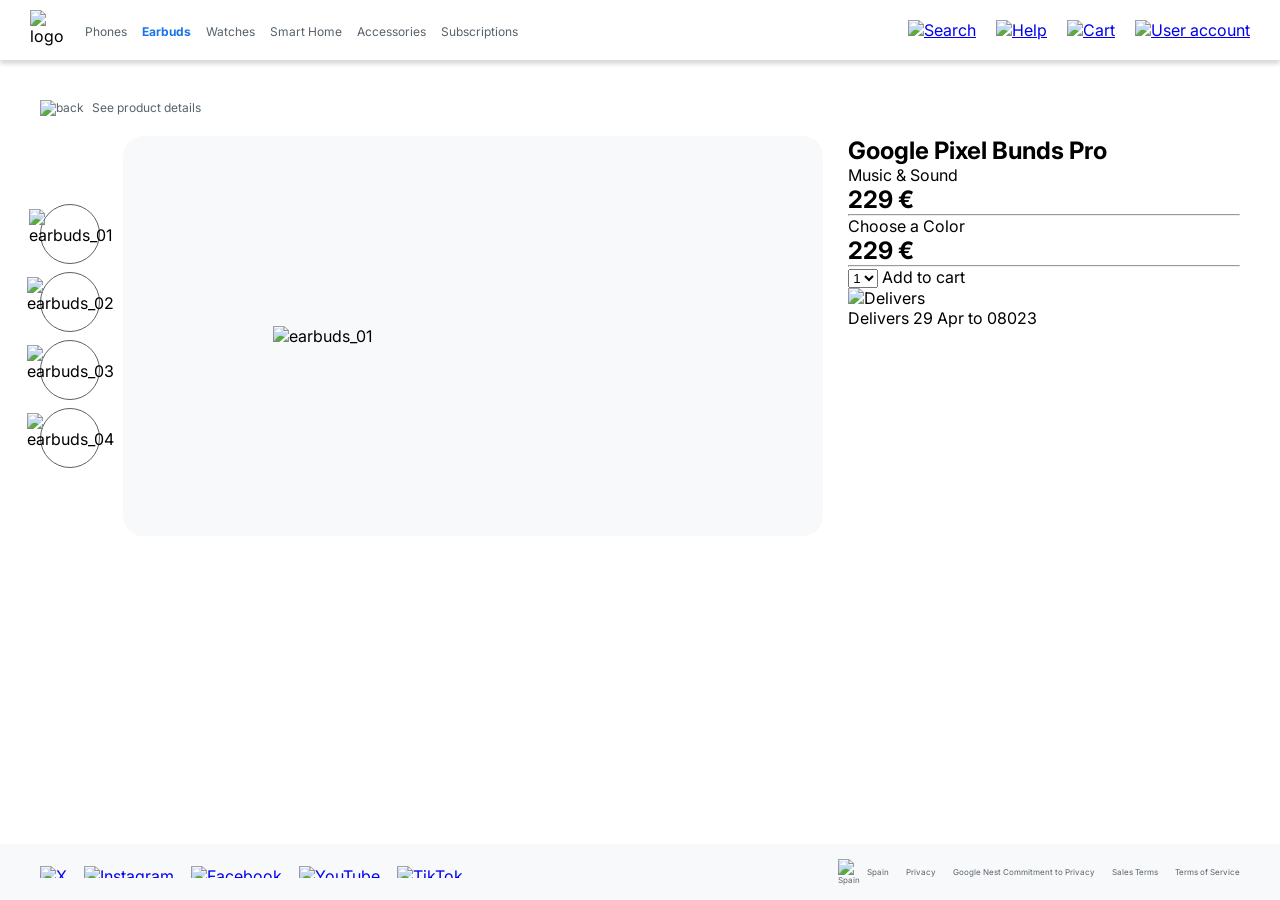
==== index.html @ a451b174 "actualizacion" ====
<!doctype html>
<html lang="en">
  <head>
    <meta charset="UTF-8" />
    <meta name="viewport" content="width=device-width, initial-scale=1.0" />
    <title>Google Store</title>

    <!-- Favicon -->
    <link rel="icon" type="image/png" href="./img/google-logo.png" />

    <!-- Stylesheet -->
    <link rel="stylesheet" href="./styles/style.css" />

    <!-- Google Fonts: preconnect improves load performance -->
    <link rel="preconnect" href="https://fonts.googleapis.com" />
    <link rel="preconnect" href="https://fonts.gstatic.com" crossorigin />
    <link
      href="https://fonts.googleapis.com/css2?family=Inter:wght@400;700&display=swap"
      rel="stylesheet"
    />
  </head>

  <body>
    <!-- ===================== NAVIGATION ===================== -->
    <!-- Contains the logo, main nav links, and icon actions -->
    <nav>
      <!-- Logo + nav links grouped on the left -->
      <div class="links_contain">
        <img src="img/google-logo.png" alt="logo" />

        <!-- Main nav links — hidden on mobile, visible on tablet+ (see CSS media query) -->
        <!-- aria-current="page" marks the active page for accessibility and active link styling -->
        <ul class="links">
          <li><a href="#">Phones</a></li>
          <li><a href="#" aria-current="page">Earbuds</a></li>
          <li><a href="./pages/watches.html">Watches</a></li>
          <li><a href="#">Smart Home</a></li>
          <li><a href="#">Accessories</a></li>
          <li><a href="#">Subscriptions</a></li>
        </ul>
      </div>

      <!-- Action icons on the right: search, help, cart, user account, and hamburger menu -->
      <!-- The hamburger (.menu) is visible on mobile and hidden on tablet+ -->
      <ul class="icons">
        <li>
          <a href="#"><img src="img/icons/Search.svg" alt="Search" /></a>
        </li>
        <li>
          <a href="#"><img src="img/icons/Help.svg" alt="Help" /></a>
        </li>
        <li>
          <a href="#"><img src="img/icons/Cart.svg" alt="Cart" /></a>
        </li>
        <li>
          <a href="#"><img src="img/icons/Avatar.svg" alt="User account" /></a>
        </li>
        <li class="menu">
          <a href="#"><img src="img/icons/icons-menu.svg" alt="Open menu" /></a>
        </li>
      </ul>
    </nav>
    <!-- END NAVIGATION -->

    <!-- ===================== MAIN CONTENT ===================== -->
    <main>
      <!-- Back button to return to the product listing -->
      <button class="btn_back">
        <img src="../img/icons/Arrow.svg" alt="back" />
        See product details
      </button>

      <!-- Product detail section: gallery on the left, info on the right -->
      <section>
        <!-- Left column: product image gallery -->
        <div>
          <div class="photos">
            <!-- Thumbnail list for selecting a product image -->
            <div class="thumbnails">
              <div>
                <img src="../img/earbuds/earbuds_01.png" alt="earbuds_01" />
              </div>
              <div>
                <img src="../img/earbuds/earbuds_02.png" alt="earbuds_02" />
              </div>
              <div>
                <img src="../img/earbuds/earbuds_03.png" alt="earbuds_03" />
              </div>
              <div>
                <img src="../img/earbuds/earbuds_04.png" alt="earbuds_04" />
              </div>
            </div>

            <!-- Main product image (updates when a thumbnail is selected) -->
            <div class="image">
              <img src="../img/earbuds/earbuds_01.png" alt="earbuds_01" />
            </div>
          </div>
        </div>
        <!-- END left column -->

        <!-- Right column: product info, color picker, purchase options -->
        <div class="infor_product">
          <!-- Product title, category and price summary -->
          <div>
            <h1>Google Pixel Bunds Pro</h1>
            <p>Music & Sound</p>
            <h2>229 €</h2>
            <hr />
            <p>Choose a Color</p>
          </div>

          <!-- Color selector and purchase actions -->
          <div>
            <!-- Color swatches — each div represents a color option -->
            <div class="colors">
              <div></div>
              <div></div>
              <div></div>
              <div></div>
              <div></div>
              <div></div>
            </div>

            <!-- Quantity selector, add to cart, and delivery info -->
            <div>
              <h1>229 €</h1>
              <hr />
              <select name="quantity" id="quantity">
                <option value="1">1</option>
                <option value="2">2</option>
                <option value="3">3</option>
                <option value="4">4</option>
                <option value="5">5</option>
              </select>
              <button>Add to cart</button>

              <!-- Estimated delivery information -->
              <div class="delivery">
                <img src="../img/icons/Delivery.svg" alt="Delivers" />
                <p>Delivers 29 Apr to <span>08023</span></p>
              </div>
            </div>
          </div>
        </div>
        <!-- END right column -->
      </section>
    </main>
    <!-- END MAIN CONTENT -->

    <!-- ===================== FOOTER ===================== -->
    <footer>
      <div>
        <!-- Social media links -->
        <div class="social-icons">
          <a href="#"><img src="./img/icons/SM-x.svg" alt="X" /></a>
          <a href="#"
            ><img src="./img/icons/SM-instagram.svg" alt="Instagram"
          /></a>
          <a href="#"
            ><img src="./img/icons/SM-facebook.svg" alt="Facebook"
          /></a>
          <a href="#"><img src="./img/icons/SM-youtube.svg" alt="YouTube" /></a>
          <a href="#"><img src="./img/icons/SM-tiktok.svg" alt="TikTok" /></a>
        </div>

        <!-- Legal links and country selector -->
        <div class="footer-links">
          <a href="#">Privacy</a>
          <a href="#">Google Nest Commitment to Privacy</a>
          <a href="#">Sales Terms</a>
          <a href="#">Terms of Service</a>
          <div class="country">
            <img src="./img/icons/Spain.svg" alt="Spain" /> Spain
          </div>
        </div>
      </div>
    </footer>
    <!-- END FOOTER -->
  </body>
</html>
---- styles/style.css ----
/* === RESET === */
* {
  margin: 0;
  padding: 0;
  box-sizing: border-box;
}

/* === CUSTOM PROPERTIES === */
:root {
  /* Colors */
  --white: #ffffff;
  --gray-light: #f8f9fa;
  --gray: #57626b;
  --gray-dark: #353a49;
  --blue: #1a73e8;

  /* Typography */
  --font-primary: "Inter", sans-serif;

  --title-size: 35px;
  --title-weight: bold;
  --title-color: var(--gray-dark);

  --subtitle-size: 20px;
  --subtitle-weight: bold;
  --subtitle-color: var(--gray-dark);

  --text-size: 12px;
  --text-weight: normal;
  --text-color: var(--gray);

  --text-bold-size: 12px;
  --text-bold-weight: bold;
  --text-bold-color: var(--gray);

  --text-footer-size: 8px;
  --text-footer-weight: normal;
  --text-footer-color: var(--gray);
}

/* === BASE STYLES === */
button {
  all: unset;
  cursor: pointer;
}

body {
  font-family: var(--font-primary);
  display: flex;
  flex-direction: column;
  min-height: 100vh;
}

/* === NAVIGATION === */
nav {
  display: flex;
  justify-content: space-between;
  padding: 10px 30px;
  align-items: center;
  height: 60px;
  box-shadow: 0px 4px 4px 0px rgba(0, 0, 0, 0.15);
}

.links_contain {
  display: flex;
  gap: 15px;
  align-items: center;
}

.links_contain img {
  width: 40px;
  height: 40px;
  display: block;
}

/* Hidden on mobile, shown on tablet+ */
.links {
  display: none;
}

.links a {
  text-decoration: none;
  color: var(--text-color);
  font-size: var(--text-size);
  font-weight: var(--text-weight);
  transition: color 0.2s ease;
}

.links a:hover {
  color: var(--blue);
  font-weight: bold;
}

/* Active page link */
.links a[aria-current="page"],
.links a[aria-current="page"]:hover {
  color: var(--blue);
  font-weight: bold;
  cursor: default;
}

.icons {
  display: flex;
  gap: 20px;
  list-style: none;
  height: 20px;
}

.icons img {
  width: 20px;
  height: 20px;
  transition: transform 0.2s ease;
}

.icons img:hover {
  transform: scale(1.2);
}

/* === MAIN CONTENT === */
main {
  flex: 1;
  padding: 40px;
  display: flex;
  flex-direction: column;
  gap: 20px;
}

.btn_back {
  font-size: var(--text-size);
  color: var(--text-color);
  font-weight: var(--text-weight);
  display: flex;
  gap: 8px;
}

/* === PRODUCT GALLERY === */
section {
  gap: 25px;
  display: grid;
  grid-template-columns: 2fr 1fr;
}

.photos {
  display: flex;
  align-items: center;
  gap: 23px;
  height: 400px;
}

.thumbnails {
  display: flex;
  flex-direction: column;
  gap: 8px;
}

.thumbnails div {
  width: 60px;
  height: 60px;
  display: flex;
  align-items: center;
  justify-content: center;
  border: 0.5px solid var(--gray);
  border-radius: 50%;
}

.thumbnails img {
  height: 50px;
}

.image {
  background-color: var(--gray-light);
  border-radius: 20px;
  width: 100%;
  height: 100%;
  display: flex;
  align-items: center;
  justify-content: center;
}

.image img {
  width: 400px;
}

/* === FOOTER === */
footer {
  display: flex;
  justify-content: center;
  padding: 15px 20px;
  color: var(--text-footer-color);
  background-color: var(--gray-light);
}

footer > div {
  display: flex;
  flex-direction: column;
  gap: 20px;
}

/* Social icons */
.social-icons {
  display: flex;
  gap: 17px;
  justify-content: center;
  align-items: center;
}

.social-icons img {
  height: 22px;
  display: block;
}

/* Footer links & country selector */
.footer-links {
  display: flex;
  flex-direction: column;
  gap: 5px;
  align-items: center;
}

.footer-links a {
  text-decoration: none;
  color: var(--text-footer-color);
  font-size: var(--text-footer-size);
}

.country {
  display: flex;
  align-items: center;
  gap: 5px;
  font-size: var(--text-footer-size);
}

.country img {
  width: 24px;
}

/* === TABLET (min-width: 768px) === */
@media only screen and (min-width: 768px) {
  .links {
    display: flex;
    list-style: none;
    gap: 15px;
    align-items: center;
  }

  .menu {
    display: none;
  }

  footer > div {
    flex-direction: row;
    align-items: center;
    justify-content: space-between;
    width: 100%;
  }

  .footer-links {
    flex-direction: row;
    gap: 17px;
    align-items: center;
  }

  .country {
    order: -1;
  }

  .social-icons img {
    height: 12px;
  }
}

/* === DESKTOP (min-width: 1024px) === */
@media only screen and (min-width: 1024px) {
  footer > div {
    max-width: 1200px;
  }
}
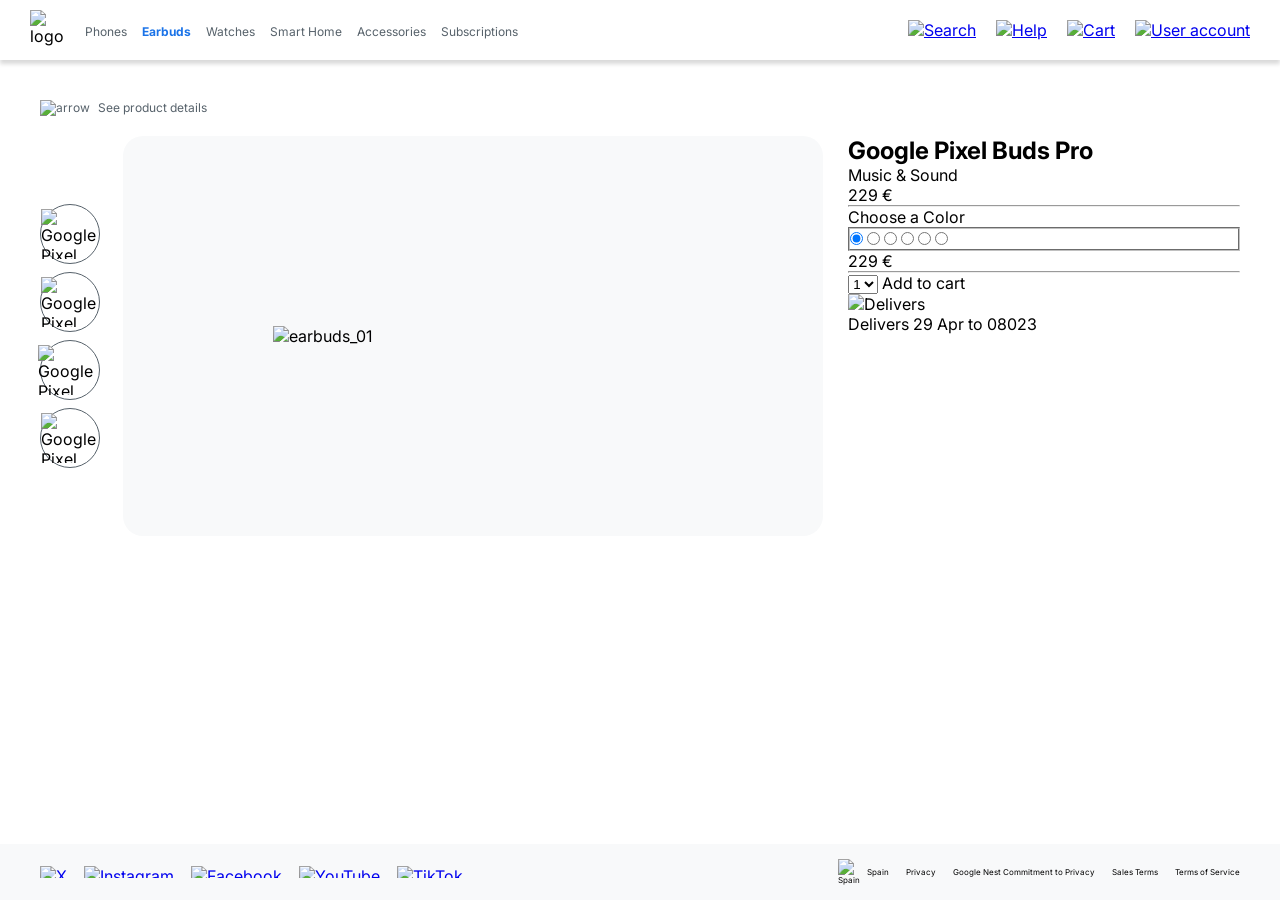
==== commit 558d7d13: "pull origin" ====
--- a/index.html
+++ b/index.html
@@ -23,7 +23,7 @@
   <body>
     <!-- ===================== NAVIGATION ===================== -->
     <!-- Contains the logo, main nav links, and icon actions -->
-    <nav>
+    <nav aria-label="Main navigation">
       <!-- Logo + nav links grouped on the left -->
       <div class="links_contain">
         <img src="img/google-logo.png" alt="logo" />
@@ -65,29 +65,41 @@
     <!-- ===================== MAIN CONTENT ===================== -->
     <main>
       <!-- Back button to return to the product listing -->
-      <button class="btn_back">
-        <img src="../img/icons/Arrow.svg" alt="back" />
+      <a href="../index.html" class="btn_back">
+        <img src="../img/icons/Arrow.svg" alt="arrow" />
         See product details
-      </button>
+      </a>
 
       <!-- Product detail section: gallery on the left, info on the right -->
       <section>
         <!-- Left column: product image gallery -->
         <div>
-          <div class="photos">
+          <figure>
             <!-- Thumbnail list for selecting a product image -->
             <div class="thumbnails">
               <div>
-                <img src="../img/earbuds/earbuds_01.png" alt="earbuds_01" />
-              </div>
-              <div>
-                <img src="../img/earbuds/earbuds_02.png" alt="earbuds_02" />
-              </div>
-              <div>
-                <img src="../img/earbuds/earbuds_03.png" alt="earbuds_03" />
-              </div>
-              <div>
-                <img src="../img/earbuds/earbuds_04.png" alt="earbuds_04" />
+                <img
+                  src="../img/earbuds/earbuds_01.png"
+                  alt="Google Pixel Buds Pro - vista frontal con estuche abierto"
+                />
+              </div>
+              <div>
+                <img
+                  src="../img/earbuds/earbuds_02.png"
+                  alt="Google Pixel Buds Pro - vista lateral"
+                />
+              </div>
+              <div>
+                <img
+                  src="../img/earbuds/earbuds_03.png"
+                  alt="Google Pixel Buds Pro - auricular derecho"
+                />
+              </div>
+              <div>
+                <img
+                  src="../img/earbuds/earbuds_04.png"
+                  alt="Google Pixel Buds Pro - estuche cerrado"
+                />
               </div>
             </div>
 
@@ -95,36 +107,53 @@
             <div class="image">
               <img src="../img/earbuds/earbuds_01.png" alt="earbuds_01" />
             </div>
-          </div>
+          </figure>
         </div>
         <!-- END left column -->
 
         <!-- Right column: product info, color picker, purchase options -->
         <div class="infor_product">
           <!-- Product title, category and price summary -->
-          <div>
-            <h1>Google Pixel Bunds Pro</h1>
+          <div class="description">
+            <h1>Google Pixel Buds Pro</h1>
             <p>Music & Sound</p>
-            <h2>229 €</h2>
+            <p class="price_summary">229 €</p>
             <hr />
             <p>Choose a Color</p>
           </div>
 
           <!-- Color selector and purchase actions -->
-          <div>
+          <div class="purchase">
             <!-- Color swatches — each div represents a color option -->
-            <div class="colors">
-              <div></div>
-              <div></div>
-              <div></div>
-              <div></div>
-              <div></div>
-              <div></div>
-            </div>
+            <fieldset>
+              <input type="radio" name="color" id="color-blue" checked />
+              <label for="color-blue" class="color-swatch swatch-blue"></label>
+
+              <input type="radio" name="color" id="color-gray-light" />
+              <label
+                for="color-gray-light"
+                class="color-swatch swatch-gray-light"
+              ></label>
+
+              <input type="radio" name="color" id="color-dark" />
+              <label for="color-dark" class="color-swatch swatch-dark"></label>
+
+              <input type="radio" name="color" id="color-gray" />
+              <label for="color-gray" class="color-swatch swatch-gray"></label>
+
+              <input type="radio" name="color" id="color-green" />
+              <label
+                for="color-green"
+                class="color-swatch swatch-green"
+              ></label>
+
+              <input type="radio" name="color" id="color-red" />
+              <label for="color-red" class="color-swatch swatch-red"></label>
+            </fieldset>
 
             <!-- Quantity selector, add to cart, and delivery info -->
-            <div>
-              <h1>229 €</h1>
+            <div class="purchase_details">
+              <p class="price_purchase">229 €</p>
               <hr />
               <select name="quantity" id="quantity">
                 <option value="1">1</option>
@@ -135,7 +164,6 @@
               </select>
               <button>Add to cart</button>
 
-              <!-- Estimated delivery information -->
               <div class="delivery">
                 <img src="../img/icons/Delivery.svg" alt="Delivers" />
                 <p>Delivers 29 Apr to <span>08023</span></p>
--- a/styles/style.css
+++ b/styles/style.css
@@ -23,19 +23,14 @@
 
   --subtitle-size: 20px;
   --subtitle-weight: bold;
-  --subtitle-color: var(--gray-dark);
 
   --text-size: 12px;
   --text-weight: normal;
   --text-color: var(--gray);
 
-  --text-bold-size: 12px;
   --text-bold-weight: bold;
-  --text-bold-color: var(--gray);
 
   --text-footer-size: 8px;
-  --text-footer-weight: normal;
-  --text-footer-color: var(--gray);
 }
 
 /* === BASE STYLES === */
@@ -131,6 +126,7 @@
   font-weight: var(--text-weight);
   display: flex;
   gap: 8px;
+  text-decoration: none;
 }
 
 /* === PRODUCT GALLERY === */
@@ -140,7 +136,7 @@
   grid-template-columns: 2fr 1fr;
 }
 
-.photos {
+figure {
   display: flex;
   align-items: center;
   gap: 23px;
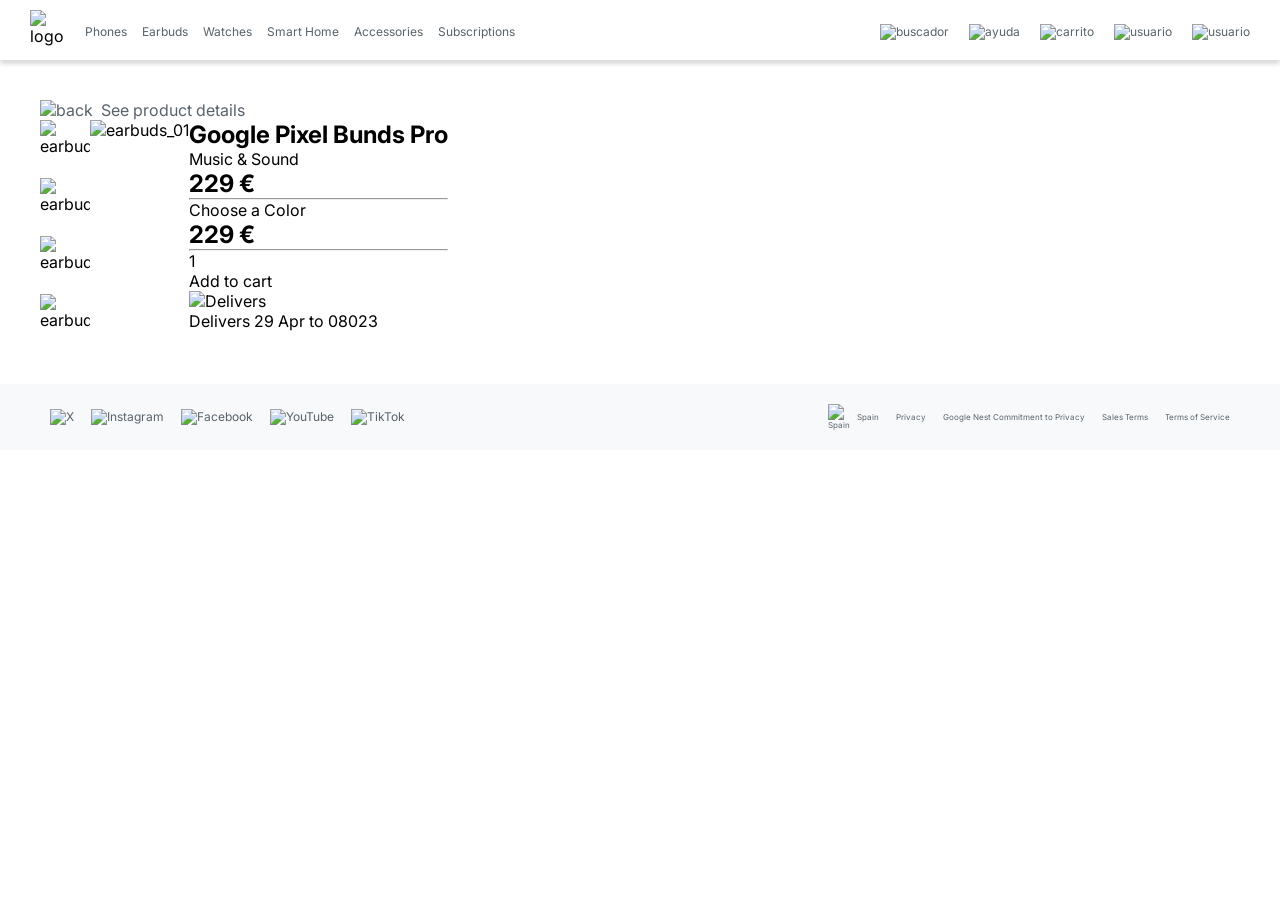
==== commit 673a52ab: "clases en elementos html" ====
--- a/index.html
+++ b/index.html
@@ -4,14 +4,8 @@
     <meta charset="UTF-8" />
     <meta name="viewport" content="width=device-width, initial-scale=1.0" />
     <title>Google Store</title>
-
-    <!-- Favicon -->
     <link rel="icon" type="image/png" href="./img/google-logo.png" />
-
-    <!-- Stylesheet -->
     <link rel="stylesheet" href="./styles/style.css" />
-
-    <!-- Google Fonts: preconnect improves load performance -->
     <link rel="preconnect" href="https://fonts.googleapis.com" />
     <link rel="preconnect" href="https://fonts.gstatic.com" crossorigin />
     <link
@@ -21,149 +15,86 @@
   </head>
 
   <body>
-    <!-- ===================== NAVIGATION ===================== -->
-    <!-- Contains the logo, main nav links, and icon actions -->
-    <nav aria-label="Main navigation">
-      <!-- Logo + nav links grouped on the left -->
-      <div class="links_contain">
+    <!-- Dentro del encabezado hay una barra de navegación con de izquierda a derecha: izqda (El logo de google + 6 enlaces) y 4 iconos a la derecha (lupa + ? + carrito + login)   -->
+
+    <nav>
+      <!-- Para no utilizar DIV para agrupar los elementos utilizo listas desordenadas y dentro listas ordenadas  -->
+      <!-- Enlaces izquierda -->
+
+      <ul class="links">
         <img src="img/google-logo.png" alt="logo" />
-
-        <!-- Main nav links — hidden on mobile, visible on tablet+ (see CSS media query) -->
-        <!-- aria-current="page" marks the active page for accessibility and active link styling -->
-        <ul class="links">
-          <li><a href="#">Phones</a></li>
-          <li><a href="#" aria-current="page">Earbuds</a></li>
-          <li><a href="./pages/watches.html">Watches</a></li>
-          <li><a href="#">Smart Home</a></li>
-          <li><a href="#">Accessories</a></li>
-          <li><a href="#">Subscriptions</a></li>
-        </ul>
-      </div>
-
-      <!-- Action icons on the right: search, help, cart, user account, and hamburger menu -->
-      <!-- The hamburger (.menu) is visible on mobile and hidden on tablet+ -->
+        <li><a href="#">Phones</a></li>
+        <li><a href="#">Earbuds</a></li>
+        <li><a href="./pages/watches.html">Watches</a></li>
+        <li><a href="#">Smart Home</a></li>
+        <li><a href="#">Accessories</a></li>
+        <li><a href="#">Subscriptions</a></li>
+      </ul>
+      <!-- Enlaces ICONOS derecha -->
       <ul class="icons">
         <li>
-          <a href="#"><img src="img/icons/Search.svg" alt="Search" /></a>
+          <a href="#"><img src="img/icons/Search.svg" alt="buscador" /></a>
         </li>
         <li>
-          <a href="#"><img src="img/icons/Help.svg" alt="Help" /></a>
+          <a href="#"><img src="img/icons/Help.svg" alt="ayuda" /></a>
         </li>
         <li>
-          <a href="#"><img src="img/icons/Cart.svg" alt="Cart" /></a>
+          <a href="#"> <img src="img/icons/Cart.svg" alt="carrito" /></a>
         </li>
         <li>
-          <a href="#"><img src="img/icons/Avatar.svg" alt="User account" /></a>
+          <a href="#"><img src="img/icons/Avatar.svg" alt="usuario" /></a>
         </li>
-        <li class="menu">
-          <a href="#"><img src="img/icons/icons-menu.svg" alt="Open menu" /></a>
+        <li>
+          <a href="#"><img src="img/icons/icons-menu.svg" alt="usuario" /></a>
         </li>
       </ul>
     </nav>
-    <!-- END NAVIGATION -->
-
-    <!-- ===================== MAIN CONTENT ===================== -->
     <main>
-      <!-- Back button to return to the product listing -->
-      <a href="../index.html" class="btn_back">
-        <img src="../img/icons/Arrow.svg" alt="arrow" />
+      <button class="btn_back">
+        <img src="../img/icons/Arrow.svg" alt="back" />
         See product details
-      </a>
-
-      <!-- Product detail section: gallery on the left, info on the right -->
+      </button>
       <section>
-        <!-- Left column: product image gallery -->
+ <!-- Div donde trabaja Luisa -->
         <div>
-          <figure>
-            <!-- Thumbnail list for selecting a product image -->
+          <div class="photos">
             <div class="thumbnails">
-              <div>
-                <img
-                  src="../img/earbuds/earbuds_01.png"
-                  alt="Google Pixel Buds Pro - vista frontal con estuche abierto"
-                />
-              </div>
-              <div>
-                <img
-                  src="../img/earbuds/earbuds_02.png"
-                  alt="Google Pixel Buds Pro - vista lateral"
-                />
-              </div>
-              <div>
-                <img
-                  src="../img/earbuds/earbuds_03.png"
-                  alt="Google Pixel Buds Pro - auricular derecho"
-                />
-              </div>
-              <div>
-                <img
-                  src="../img/earbuds/earbuds_04.png"
-                  alt="Google Pixel Buds Pro - estuche cerrado"
-                />
-              </div>
+              <img src="../img/earbuds/earbuds_01.png" alt="earbuds_01" />
+              <img src="../img/earbuds/earbuds_02.png" alt="earbuds_02" />
+              <img src="../img/earbuds/earbuds_03.png" alt="earbuds_03" />
+              <img src="../img/earbuds/earbuds_04.png" alt="earbuds_04" />
             </div>
-
-            <!-- Main product image (updates when a thumbnail is selected) -->
             <div class="image">
               <img src="../img/earbuds/earbuds_01.png" alt="earbuds_01" />
             </div>
-          </figure>
+          </div>
         </div>
-        <!-- END left column -->
-
-        <!-- Right column: product info, color picker, purchase options -->
+         <!-- Div "infor_product" donde trabaja Consuelo -->
         <div class="infor_product">
-          <!-- Product title, category and price summary -->
-          <div class="description">
-            <h1>Google Pixel Buds Pro</h1>
+          <div class="type_bunds">
+            <h1>Google Pixel Bunds Pro</h1>
             <p>Music & Sound</p>
-            <p class="price_summary">229 €</p>
+            <h2>229 €</h2>
             <hr />
             <p>Choose a Color</p>
           </div>
-
-          <!-- Color selector and purchase actions -->
-          <div class="purchase">
-            <!-- Color swatches — each div represents a color option -->
-            <fieldset>
-              <input type="radio" name="color" id="color-blue" checked />
-              <label for="color-blue" class="color-swatch swatch-blue"></label>
-
-              <input type="radio" name="color" id="color-gray-light" />
-              <label
-                for="color-gray-light"
-                class="color-swatch swatch-gray-light"
-              ></label>
-
-              <input type="radio" name="color" id="color-dark" />
-              <label for="color-dark" class="color-swatch swatch-dark"></label>
-
-              <input type="radio" name="color" id="color-gray" />
-              <label for="color-gray" class="color-swatch swatch-gray"></label>
-
-              <input type="radio" name="color" id="color-green" />
-              <label
-                for="color-green"
-                class="color-swatch swatch-green"
-              ></label>
-
-              <input type="radio" name="color" id="color-red" />
-              <label for="color-red" class="color-swatch swatch-red"></label>
-            </fieldset>
-
-            <!-- Quantity selector, add to cart, and delivery info -->
-            <div class="purchase_details">
-              <p class="price_purchase">229 €</p>
+          <div class="color-choise">
+            <div class="color_bunds">
+              <div class="lightBlue"></div>
+              <div class="color-grey"></div>
+              <div class=""></div>
+              <div></div>
+              <div></div>
+              <div></div>
+            </div>
+            <div>
+              <h1>229 €</h1>
               <hr />
-              <select name="quantity" id="quantity">
-                <option value="1">1</option>
-                <option value="2">2</option>
-                <option value="3">3</option>
-                <option value="4">4</option>
-                <option value="5">5</option>
-              </select>
+              <div class="select">
+                <p>1</p>
+                <div></div>
+              </div>
               <button>Add to cart</button>
-
               <div class="delivery">
                 <img src="../img/icons/Delivery.svg" alt="Delivers" />
                 <p>Delivers 29 Apr to <span>08023</span></p>
@@ -171,39 +102,30 @@
             </div>
           </div>
         </div>
-        <!-- END right column -->
       </section>
     </main>
-    <!-- END MAIN CONTENT -->
+    <footer>
+      <div class="social-icons">
+        <a href="#"><img src="../img/icons/SM-x.svg" alt="X" width="13" /></a>
+        <a href="#"
+          ><img src="../img/icons/SM-instagram.svg" alt="Instagram"
+        /></a>
+        <a href="#"
+          ><img src="../img/icons/SM-facebook.svg" alt="Facebook"
+        /></a>
+        <a href="#"><img src="../img/icons/SM-youtube.svg" alt="YouTube" /></a>
+        <a href="#"><img src="../img/icons/SM-tiktok.svg" alt="TikTok" /></a>
+      </div>
 
-    <!-- ===================== FOOTER ===================== -->
-    <footer>
-      <div>
-        <!-- Social media links -->
-        <div class="social-icons">
-          <a href="#"><img src="./img/icons/SM-x.svg" alt="X" /></a>
-          <a href="#"
-            ><img src="./img/icons/SM-instagram.svg" alt="Instagram"
-          /></a>
-          <a href="#"
-            ><img src="./img/icons/SM-facebook.svg" alt="Facebook"
-          /></a>
-          <a href="#"><img src="./img/icons/SM-youtube.svg" alt="YouTube" /></a>
-          <a href="#"><img src="./img/icons/SM-tiktok.svg" alt="TikTok" /></a>
+      <div class="footer-links">
+        <div class="country">
+          <img src="../img/icons/Spain.svg" alt="Spain" /> Spain
         </div>
-
-        <!-- Legal links and country selector -->
-        <div class="footer-links">
-          <a href="#">Privacy</a>
-          <a href="#">Google Nest Commitment to Privacy</a>
-          <a href="#">Sales Terms</a>
-          <a href="#">Terms of Service</a>
-          <div class="country">
-            <img src="./img/icons/Spain.svg" alt="Spain" /> Spain
-          </div>
-        </div>
+        <a href="#">Privacy</a>
+        <a href="#">Google Nest Commitment to Privacy</a>
+        <a href="#">Sales Terms</a>
+        <a href="#">Terms of Service</a>
       </div>
     </footer>
-    <!-- END FOOTER -->
   </body>
 </html>
--- a/styles/style.css
+++ b/styles/style.css
@@ -1,146 +1,101 @@
-/* === RESET === */
 * {
   margin: 0;
   padding: 0;
   box-sizing: border-box;
 }
 
-/* === CUSTOM PROPERTIES === */
+/** Superusuario - root  
+Cambiar de horizontal a vertical los elementos utilizamos flex **/
+
 :root {
-  /* Colors */
-  --white: #ffffff;
-  --gray-light: #f8f9fa;
-  --gray: #57626b;
-  --gray-dark: #353a49;
-  --blue: #1a73e8;
-
-  /* Typography */
-  --font-primary: "Inter", sans-serif;
-
+  --blanco: #ffffff;
+  --grisClaro: #f8f9fa;
+  --gris: #57626b;
+  --grisOscuro: #353a49;
+  --azul: #1a73e8;
+  /** Color search with Google Colorzilla extension & name with encycolorpedia.com **/
+  --light-Blue: #9EC5EA;
+  --wild-sand: #E7E4DE;
+  --cool-ashy-gray: #4C4B4E;
+  --gray-apu: #D3D7DA;
+  --yellowish-beige: #E2E5B6;
+  --soft-brown: #E18572;
+  --fuentePrincipal: "Inter", sans-serif;
   --title-size: 35px;
   --title-weight: bold;
-  --title-color: var(--gray-dark);
-
+  --title-color: var(--grisOscuro);
   --subtitle-size: 20px;
   --subtitle-weight: bold;
-
+  --subtitle-color: var(--grisOscuro);
   --text-size: 12px;
   --text-weight: normal;
-  --text-color: var(--gray);
-
-  --text-bold-weight: bold;
-
-  --text-footer-size: 8px;
+  --text-color: var(--gris);
+  --textBlod-size: 12px;
+  --textBlod-weight: bold;
+  --textBlod-color: var(--gris);
+  --textFooter-size: 8px;
+  --textFooter-weight: normal;
+  --textFooter-color: var(--gris);
 }
-
-/* === BASE STYLES === */
 button {
   all: unset;
   cursor: pointer;
 }
-
 body {
-  font-family: var(--font-primary);
-  display: flex;
-  flex-direction: column;
-  min-height: 100vh;
+  font-family: var(--fuentePrincipal);
 }
 
-/* === NAVIGATION === */
 nav {
   display: flex;
   justify-content: space-between;
   padding: 10px 30px;
   align-items: center;
-  height: 60px;
   box-shadow: 0px 4px 4px 0px rgba(0, 0, 0, 0.15);
 }
 
-.links_contain {
+.links {
   display: flex;
+  list-style: none;
   gap: 15px;
   align-items: center;
 }
 
-.links_contain img {
+a {
+  text-decoration: none;
+  color: var(--gris);
+  font-size: 12px;
+}
+
+.links img {
   width: 40px;
   height: 40px;
   display: block;
-}
-
-/* Hidden on mobile, shown on tablet+ */
-.links {
-  display: none;
-}
-
-.links a {
-  text-decoration: none;
-  color: var(--text-color);
-  font-size: var(--text-size);
-  font-weight: var(--text-weight);
-  transition: color 0.2s ease;
-}
-
-.links a:hover {
-  color: var(--blue);
-  font-weight: bold;
-}
-
-/* Active page link */
-.links a[aria-current="page"],
-.links a[aria-current="page"]:hover {
-  color: var(--blue);
-  font-weight: bold;
-  cursor: default;
 }
 
 .icons {
   display: flex;
   gap: 20px;
   list-style: none;
-  height: 20px;
 }
 
-.icons img {
-  width: 20px;
-  height: 20px;
-  transition: transform 0.2s ease;
-}
-
-.icons img:hover {
-  transform: scale(1.2);
-}
-
-/* === MAIN CONTENT === */
 main {
-  flex: 1;
   padding: 40px;
-  display: flex;
-  flex-direction: column;
-  gap: 20px;
 }
 
 .btn_back {
-  font-size: var(--text-size);
+  size: var(--text-size);
   color: var(--text-color);
-  font-weight: var(--text-weight);
+  font-weight: var(--text-weigth);
   display: flex;
   gap: 8px;
-  text-decoration: none;
 }
 
-/* === PRODUCT GALLERY === */
 section {
-  gap: 25px;
-  display: grid;
-  grid-template-columns: 2fr 1fr;
+  display: flex;
 }
 
-figure {
+.photos {
   display: flex;
-  align-items: center;
-  gap: 23px;
-  height: 400px;
 }
 
 .thumbnails {
@@ -149,63 +104,37 @@
   gap: 8px;
 }
 
-.thumbnails div {
-  width: 60px;
-  height: 60px;
-  display: flex;
-  align-items: center;
-  justify-content: center;
-  border: 0.5px solid var(--gray);
-  border-radius: 50%;
-}
-
 .thumbnails img {
+  width: 50px;
   height: 50px;
-}
-
-.image {
-  background-color: var(--gray-light);
-  border-radius: 20px;
-  width: 100%;
-  height: 100%;
-  display: flex;
-  align-items: center;
-  justify-content: center;
 }
 
 .image img {
   width: 400px;
 }
+/* Div "Infor_product" */
+.infor_product{
+  
+}
 
-/* === FOOTER === */
 footer {
   display: flex;
-  justify-content: center;
+  flex-direction: column;
+  align-items: center;
   padding: 15px 20px;
-  color: var(--text-footer-color);
-  background-color: var(--gray-light);
+  color: var(--textFooter-color);
+  background-color: var(--grisClaro);
+  text-align: center;
 }
 
-footer > div {
-  display: flex;
-  flex-direction: column;
-  gap: 20px;
-}
-
-/* Social icons */
+/* Iconos sociales */
 .social-icons {
   display: flex;
   gap: 17px;
   justify-content: center;
-  align-items: center;
 }
 
-.social-icons img {
-  height: 22px;
-  display: block;
-}
-
-/* Footer links & country selector */
+/* Enlaces y país */
 .footer-links {
   display: flex;
   flex-direction: column;
@@ -215,39 +144,28 @@
 
 .footer-links a {
   text-decoration: none;
-  color: var(--text-footer-color);
-  font-size: var(--text-footer-size);
+  color: var(--textFooter-color);
+  font-size: var(--textFooter-size);
 }
 
 .country {
   display: flex;
   align-items: center;
   gap: 5px;
-  font-size: var(--text-footer-size);
+  font-size: var(--textFooter-size);
 }
 
 .country img {
   width: 24px;
 }
 
-/* === TABLET (min-width: 768px) === */
-@media only screen and (min-width: 768px) {
-  .links {
-    display: flex;
-    list-style: none;
-    gap: 15px;
+/* Tablet */
+@media (min-width: 768px) {
+  footer {
+    flex-direction: row;
+    justify-content: space-between;
     align-items: center;
-  }
-
-  .menu {
-    display: none;
-  }
-
-  footer > div {
-    flex-direction: row;
-    align-items: center;
-    justify-content: space-between;
-    width: 100%;
+    text-align: left;
   }
 
   .footer-links {
@@ -256,18 +174,20 @@
     align-items: center;
   }
 
-  .country {
-    order: -1;
-  }
-
-  .social-icons img {
-    height: 12px;
+  .footer-links a {
+    margin: 0;
   }
 }
 
-/* === DESKTOP (min-width: 1024px) === */
-@media only screen and (min-width: 1024px) {
-  footer > div {
-    max-width: 1200px;
+/* Desktop */
+@media (min-width: 1024px) {
+  footer {
+    padding: 20px 50px;
+    gap: 0;
   }
-}+
+  .footer-links a,
+  .country {
+    font-size: var(--textFooter-size);
+  }
+}
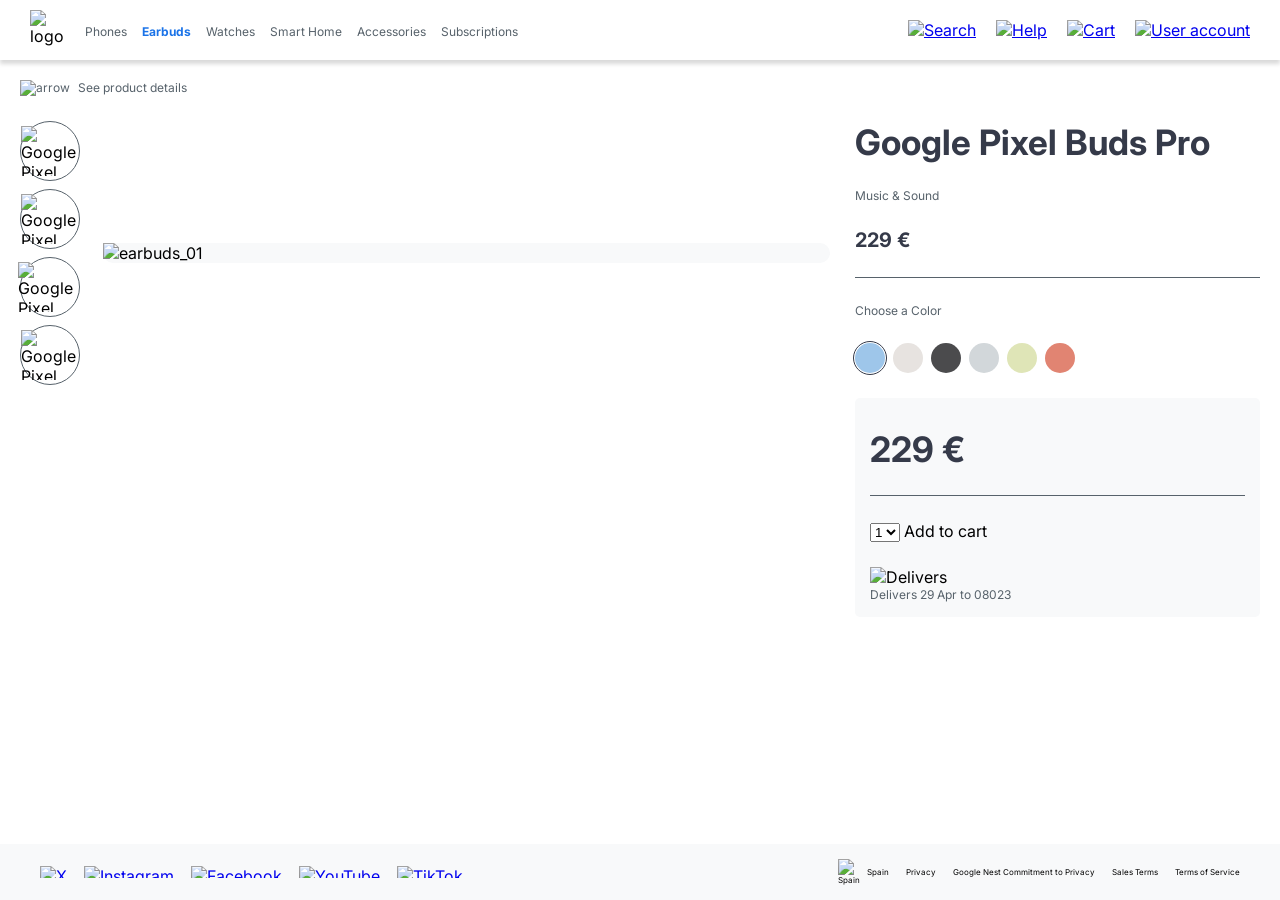
==== commit be7eaadd: "dar estilos a la seccion de informacion" ====
--- a/index.html
+++ b/index.html
@@ -1,131 +1,190 @@
 <!doctype html>
 <html lang="en">
-  <head>
-    <meta charset="UTF-8" />
-    <meta name="viewport" content="width=device-width, initial-scale=1.0" />
-    <title>Google Store</title>
-    <link rel="icon" type="image/png" href="./img/google-logo.png" />
-    <link rel="stylesheet" href="./styles/style.css" />
-    <link rel="preconnect" href="https://fonts.googleapis.com" />
-    <link rel="preconnect" href="https://fonts.gstatic.com" crossorigin />
-    <link
-      href="https://fonts.googleapis.com/css2?family=Inter:wght@400;700&display=swap"
-      rel="stylesheet"
-    />
-  </head>
 
-  <body>
-    <!-- Dentro del encabezado hay una barra de navegación con de izquierda a derecha: izqda (El logo de google + 6 enlaces) y 4 iconos a la derecha (lupa + ? + carrito + login)   -->
+<head>
+  <meta charset="UTF-8" />
+  <meta name="viewport" content="width=device-width, initial-scale=1.0" />
+  <title>Google Store</title>
 
-    <nav>
-      <!-- Para no utilizar DIV para agrupar los elementos utilizo listas desordenadas y dentro listas ordenadas  -->
-      <!-- Enlaces izquierda -->
+  <!-- Favicon -->
+  <link rel="icon" type="image/png" href="./img/google-logo.png" />
 
+  <!-- Stylesheet -->
+  <link rel="stylesheet" href="./styles/style.css" />
+
+  <!-- Google Fonts: preconnect improves load performance -->
+  <link rel="preconnect" href="https://fonts.googleapis.com" />
+  <link rel="preconnect" href="https://fonts.gstatic.com" crossorigin />
+  <link href="https://fonts.googleapis.com/css2?family=Inter:wght@400;700&display=swap" rel="stylesheet" />
+</head>
+
+<body>
+  <!-- ===================== NAVIGATION ===================== -->
+  <!-- Contains the logo, main nav links, and icon actions -->
+  <nav aria-label="Main navigation">
+    <!-- Logo + nav links grouped on the left -->
+    <div class="links_contain">
+      <img src="img/google-logo.png" alt="logo" />
+
+      <!-- Main nav links — hidden on mobile, visible on tablet+ (see CSS media query) -->
+      <!-- aria-current="page" marks the active page for accessibility and active link styling -->
       <ul class="links">
-        <img src="img/google-logo.png" alt="logo" />
         <li><a href="#">Phones</a></li>
-        <li><a href="#">Earbuds</a></li>
+        <li><a href="#" aria-current="page">Earbuds</a></li>
         <li><a href="./pages/watches.html">Watches</a></li>
         <li><a href="#">Smart Home</a></li>
         <li><a href="#">Accessories</a></li>
         <li><a href="#">Subscriptions</a></li>
       </ul>
-      <!-- Enlaces ICONOS derecha -->
-      <ul class="icons">
-        <li>
-          <a href="#"><img src="img/icons/Search.svg" alt="buscador" /></a>
-        </li>
-        <li>
-          <a href="#"><img src="img/icons/Help.svg" alt="ayuda" /></a>
-        </li>
-        <li>
-          <a href="#"> <img src="img/icons/Cart.svg" alt="carrito" /></a>
-        </li>
-        <li>
-          <a href="#"><img src="img/icons/Avatar.svg" alt="usuario" /></a>
-        </li>
-        <li>
-          <a href="#"><img src="img/icons/icons-menu.svg" alt="usuario" /></a>
-        </li>
-      </ul>
-    </nav>
-    <main>
-      <button class="btn_back">
-        <img src="../img/icons/Arrow.svg" alt="back" />
-        See product details
-      </button>
-      <section>
- <!-- Div donde trabaja Luisa -->
-        <div>
-          <div class="photos">
-            <div class="thumbnails">
-              <img src="../img/earbuds/earbuds_01.png" alt="earbuds_01" />
-              <img src="../img/earbuds/earbuds_02.png" alt="earbuds_02" />
-              <img src="../img/earbuds/earbuds_03.png" alt="earbuds_03" />
-              <img src="../img/earbuds/earbuds_04.png" alt="earbuds_04" />
+    </div>
+
+    <!-- Action icons on the right: search, help, cart, user account, and hamburger menu -->
+    <!-- The hamburger (.menu) is visible on mobile and hidden on tablet+ -->
+    <ul class="icons">
+      <li>
+        <a href="#"><img src="img/icons/Search.svg" alt="Search" /></a>
+      </li>
+      <li>
+        <a href="#"><img src="img/icons/Help.svg" alt="Help" /></a>
+      </li>
+      <li>
+        <a href="#"><img src="img/icons/Cart.svg" alt="Cart" /></a>
+      </li>
+      <li>
+        <a href="#"><img src="img/icons/Avatar.svg" alt="User account" /></a>
+      </li>
+      <li class="menu">
+        <a href="#"><img src="img/icons/icons-menu.svg" alt="Open menu" /></a>
+      </li>
+    </ul>
+  </nav>
+  <!-- END NAVIGATION -->
+
+  <!-- ===================== MAIN CONTENT ===================== -->
+  <main>
+    <!-- Back button to return to the product listing -->
+    <a href="../index.html" class="btn_back">
+      <img src="../img/icons/Arrow.svg" alt="arrow" />
+      See product details
+    </a>
+
+    <!-- Product detail section: gallery on the left, info on the right -->
+    <section>
+      <!-- Left column: product image gallery -->
+      <div>
+        <figure>
+          <!-- Thumbnail list for selecting a product image -->
+          <div class="thumbnails">
+            <div>
+              <img src="../img/earbuds/earbuds_01.png"
+                alt="Google Pixel Buds Pro - vista frontal con estuche abierto" />
             </div>
-            <div class="image">
-              <img src="../img/earbuds/earbuds_01.png" alt="earbuds_01" />
+            <div>
+              <img src="../img/earbuds/earbuds_02.png" alt="Google Pixel Buds Pro - vista lateral" />
+            </div>
+            <div>
+              <img src="../img/earbuds/earbuds_03.png" alt="Google Pixel Buds Pro - auricular derecho" />
+            </div>
+            <div>
+              <img src="../img/earbuds/earbuds_04.png" alt="Google Pixel Buds Pro - estuche cerrado" />
+            </div>
+          </div>
+
+          <!-- Main product image (updates when a thumbnail is selected) -->
+          <div class="image">
+            <img src="../img/earbuds/earbuds_01.png" alt="earbuds_01" />
+          </div>
+        </figure>
+      </div>
+      <!-- END left column -->
+
+      <!-- Right column: product info, color picker, purchase options -->
+      <div class="info_product">
+        <!-- Product title, category and price summary -->
+        <div class="description">
+          <h1>Google Pixel Buds Pro</h1>
+          <p>Music & Sound</p>
+          <p class="price_summary">229 €</p>
+          <hr />
+          <p>Choose a Color</p>
+        </div>
+
+        <!-- Color selector and purchase actions -->
+        <div class="purchase">
+          <!-- Color swatches — each div represents a color option -->
+          <fieldset>
+            <input type="radio" name="color" id="color-blue" checked />
+            <label for="color-blue" class="color-swatch swatch-blue"></label>
+
+            <input type="radio" name="color" id="color-gray-light" />
+            <label for="color-gray-light" class="color-swatch swatch-gray-light"></label>
+
+            <input type="radio" name="color" id="color-dark" />
+            <label for="color-dark" class="color-swatch swatch-dark"></label>
+
+            <input type="radio" name="color" id="color-gray" />
+            <label for="color-gray" class="color-swatch swatch-gray"></label>
+
+            <input type="radio" name="color" id="color-green" />
+            <label for="color-green" class="color-swatch swatch-green"></label>
+
+            <input type="radio" name="color" id="color-red" />
+            <label for="color-red" class="color-swatch swatch-red"></label>
+          </fieldset>
+
+          <!-- Quantity selector, add to cart, and delivery info -->
+          <div class="purchase_details">
+            <p class="price_purchase">229 €</p>
+            <hr />
+            <div>
+              <select name="quantity" id="quantity">
+                <option value="1">1</option>
+                <option value="2">2</option>
+                <option value="3">3</option>
+                <option value="4">4</option>
+                <option value="5">5</option>
+              </select>
+              <button>Add to cart</button>
+            </div>
+
+
+            <div class="delivery">
+              <img src="../img/icons/Delivery.svg" alt="Delivers" />
+              <p>Delivers 29 Apr to <span>08023</span></p>
             </div>
           </div>
         </div>
-         <!-- Div "infor_product" donde trabaja Consuelo -->
-        <div class="infor_product">
-          <div class="type_bunds">
-            <h1>Google Pixel Bunds Pro</h1>
-            <p>Music & Sound</p>
-            <h2>229 €</h2>
-            <hr />
-            <p>Choose a Color</p>
-          </div>
-          <div class="color-choise">
-            <div class="color_bunds">
-              <div class="lightBlue"></div>
-              <div class="color-grey"></div>
-              <div class=""></div>
-              <div></div>
-              <div></div>
-              <div></div>
-            </div>
-            <div>
-              <h1>229 €</h1>
-              <hr />
-              <div class="select">
-                <p>1</p>
-                <div></div>
-              </div>
-              <button>Add to cart</button>
-              <div class="delivery">
-                <img src="../img/icons/Delivery.svg" alt="Delivers" />
-                <p>Delivers 29 Apr to <span>08023</span></p>
-              </div>
-            </div>
-          </div>
-        </div>
-      </section>
-    </main>
-    <footer>
+      </div>
+      <!-- END right column -->
+    </section>
+  </main>
+  <!-- END MAIN CONTENT -->
+
+  <!-- ===================== FOOTER ===================== -->
+  <footer>
+    <div>
+      <!-- Social media links -->
       <div class="social-icons">
-        <a href="#"><img src="../img/icons/SM-x.svg" alt="X" width="13" /></a>
-        <a href="#"
-          ><img src="../img/icons/SM-instagram.svg" alt="Instagram"
-        /></a>
-        <a href="#"
-          ><img src="../img/icons/SM-facebook.svg" alt="Facebook"
-        /></a>
-        <a href="#"><img src="../img/icons/SM-youtube.svg" alt="YouTube" /></a>
-        <a href="#"><img src="../img/icons/SM-tiktok.svg" alt="TikTok" /></a>
+        <a href="#"><img src="./img/icons/SM-x.svg" alt="X" /></a>
+        <a href="#"><img src="./img/icons/SM-instagram.svg" alt="Instagram" /></a>
+        <a href="#"><img src="./img/icons/SM-facebook.svg" alt="Facebook" /></a>
+        <a href="#"><img src="./img/icons/SM-youtube.svg" alt="YouTube" /></a>
+        <a href="#"><img src="./img/icons/SM-tiktok.svg" alt="TikTok" /></a>
       </div>
 
+      <!-- Legal links and country selector -->
       <div class="footer-links">
-        <div class="country">
-          <img src="../img/icons/Spain.svg" alt="Spain" /> Spain
-        </div>
         <a href="#">Privacy</a>
         <a href="#">Google Nest Commitment to Privacy</a>
         <a href="#">Sales Terms</a>
         <a href="#">Terms of Service</a>
+        <div class="country">
+          <img src="./img/icons/Spain.svg" alt="Spain" /> Spain
+        </div>
       </div>
-    </footer>
-  </body>
-</html>
+    </div>
+  </footer>
+  <!-- END FOOTER -->
+</body>
+
+</html>
--- a/styles/style.css
+++ b/styles/style.css
@@ -1,140 +1,318 @@
+/* === RESET === */
 * {
   margin: 0;
   padding: 0;
   box-sizing: border-box;
 }
 
-/** Superusuario - root  
-Cambiar de horizontal a vertical los elementos utilizamos flex **/
-
+/* === CUSTOM PROPERTIES === */
 :root {
-  --blanco: #ffffff;
-  --grisClaro: #f8f9fa;
-  --gris: #57626b;
-  --grisOscuro: #353a49;
-  --azul: #1a73e8;
-  /** Color search with Google Colorzilla extension & name with encycolorpedia.com **/
-  --light-Blue: #9EC5EA;
-  --wild-sand: #E7E4DE;
-  --cool-ashy-gray: #4C4B4E;
-  --gray-apu: #D3D7DA;
-  --yellowish-beige: #E2E5B6;
-  --soft-brown: #E18572;
-  --fuentePrincipal: "Inter", sans-serif;
+  /* Colors */
+  --white: #ffffff;
+  --gray-light: #f8f9fa;
+  --gray: #57626b;
+  --gray-dark: #353a49;
+  --blue: #1a73e8;
+
+  /* Typography */
+  --font-primary: "Inter", sans-serif;
+
   --title-size: 35px;
   --title-weight: bold;
-  --title-color: var(--grisOscuro);
+  --title-color: var(--gray-dark);
+
   --subtitle-size: 20px;
   --subtitle-weight: bold;
-  --subtitle-color: var(--grisOscuro);
+
   --text-size: 12px;
   --text-weight: normal;
-  --text-color: var(--gris);
-  --textBlod-size: 12px;
-  --textBlod-weight: bold;
-  --textBlod-color: var(--gris);
-  --textFooter-size: 8px;
-  --textFooter-weight: normal;
-  --textFooter-color: var(--gris);
-}
+  --text-color: var(--gray);
+
+  --text-bold-weight: bold;
+
+  --text-footer-size: 8px;
+}
+
+/* === BASE STYLES === */
+body {
+  font-family: var(--font-primary);
+  display: flex;
+  flex-direction: column;
+  min-height: 100vh;
+}
+
 button {
   all: unset;
   cursor: pointer;
 }
-body {
-  font-family: var(--fuentePrincipal);
-}
-
+
+h1 {
+  font-size: var(--title-size);
+  font-weight: var(--title-weight);
+  color: var(--gray-dark);
+}
+
+p {
+  font-size: var(--text-size);
+  font-weight: var(--text-weight);
+  color: var(--gray);
+}
+
+
+/* === NAVIGATION === */
 nav {
   display: flex;
   justify-content: space-between;
   padding: 10px 30px;
   align-items: center;
+  height: 60px;
   box-shadow: 0px 4px 4px 0px rgba(0, 0, 0, 0.15);
 }
 
-.links {
-  display: flex;
-  list-style: none;
+.links_contain {
+  display: flex;
   gap: 15px;
   align-items: center;
 }
 
-a {
-  text-decoration: none;
-  color: var(--gris);
-  font-size: 12px;
-}
-
-.links img {
+.links_contain img {
   width: 40px;
   height: 40px;
   display: block;
 }
 
+/* Hidden on mobile, shown on tablet+ */
+.links {
+  display: none;
+}
+
+.links a {
+  text-decoration: none;
+  color: var(--text-color);
+  font-size: var(--text-size);
+  font-weight: var(--text-weight);
+  transition: color 0.2s ease;
+}
+
+.links a:hover {
+  color: var(--blue);
+  font-weight: bold;
+}
+
+/* Active page link */
+.links a[aria-current="page"],
+.links a[aria-current="page"]:hover {
+  color: var(--blue);
+  font-weight: bold;
+  cursor: default;
+}
+
 .icons {
   display: flex;
   gap: 20px;
   list-style: none;
-}
-
+  height: 20px;
+}
+
+.icons img {
+  width: 20px;
+  height: 20px;
+  transition: transform 0.2s ease;
+}
+
+.icons img:hover {
+  transform: scale(1.2);
+}
+
+/* === MAIN CONTENT === */
 main {
-  padding: 40px;
+  flex: 1;
+  padding: 20px;
+  display: flex;
+  flex-direction: column;
+  gap: 25px;
 }
 
 .btn_back {
-  size: var(--text-size);
+  font-size: var(--text-size);
   color: var(--text-color);
-  font-weight: var(--text-weigth);
+  font-weight: var(--text-weight);
   display: flex;
   gap: 8px;
-}
-
+  text-decoration: none;
+}
+
+/* === PRODUCT GALLERY === */
 section {
-  display: flex;
-}
-
-.photos {
-  display: flex;
+  gap: 25px;
+  display: flex;
+  flex-direction: column;
+}
+
+figure {
+  display: flex;
+  align-items: center;
+  gap: 23px;
+  width: 100%;
 }
 
 .thumbnails {
-  display: flex;
+  display: none;
   flex-direction: column;
   gap: 8px;
 }
 
+.thumbnails div {
+  width: 60px;
+  height: 60px;
+  display: flex;
+  align-items: center;
+  justify-content: center;
+  border: 0.5px solid var(--gray);
+  border-radius: 50%;
+}
+
 .thumbnails img {
-  width: 50px;
   height: 50px;
 }
 
+.image {
+  background-color: var(--gray-light);
+  border-radius: 20px;
+  width: 100%;
+  height: 100%;
+  display: flex;
+  align-items: center;
+  justify-content: center;
+}
+
 .image img {
-  width: 400px;
-}
-/* Div "Infor_product" */
-.infor_product{
-  
-}
-
+  width: 100%;
+}
+
+.info_product,
+.description,
+.purchase, .purchase_details {
+  display: flex;
+  flex-direction: column;
+  gap: 25px;
+}
+
+.price_summary {
+  font-size: var(--subtitle-size);
+  font-weight: var(--subtitle-weight);
+  color: var(--gray-dark);
+}
+
+hr {
+  border: none;
+  border-bottom: 1px solid var(--gray);
+}
+
+fieldset {
+  display: flex;
+  gap: 8px;
+  align-items: center;
+  border: none;
+}
+
+/* Hide radio inputs */
+fieldset input[type="radio"] {
+  appearance: none;
+  -webkit-appearance: none;
+  width: 0;
+  height: 0;
+  margin: 0;
+  position: absolute;
+}
+
+/* Base style of each circle */
+.color-swatch {
+  display: block;
+  width: 30px;
+  height: 30px;
+  border-radius: 50%;
+  cursor: pointer;
+  outline: 1px solid transparent;
+  outline-offset: 1px;
+  transition: outline 0.1s ease;
+}
+
+/* Colors */
+.swatch-blue {
+  background-color: #9ec6ea;
+}
+
+.swatch-gray-light {
+  background-color: #e7e3e0;
+}
+
+.swatch-dark {
+  background-color: #4b4b4d;
+}
+
+.swatch-gray {
+  background-color: #d2d7da;
+}
+
+.swatch-green {
+  background-color: #dfe5b7;
+}
+
+.swatch-red {
+  background-color: #e18472;
+}
+
+/* The selection shows an outline. */
+fieldset input[type="radio"]:checked+.color-swatch {
+  outline: 1px solid var(--gray-dark);
+}
+
+/* Hover over the unselected ones */
+.color-swatch:hover {
+  outline: 1px solid var(--gray);
+}
+.purchase_details {
+  padding: 30px 15px 15px;
+  background-color: var(--gray-light);
+  border-radius: 5px;
+}
+
+
+.price_purchase {
+  font-size: var(--title-size);
+  font-weight: var(--title-weight);
+color: var(--gray-dark);
+}
+/* === FOOTER === */
 footer {
   display: flex;
-  flex-direction: column;
-  align-items: center;
+  justify-content: center;
   padding: 15px 20px;
-  color: var(--textFooter-color);
-  background-color: var(--grisClaro);
-  text-align: center;
-}
-
-/* Iconos sociales */
+  color: var(--text-footer-color);
+  background-color: var(--gray-light);
+}
+
+footer>div {
+  display: flex;
+  flex-direction: column;
+  gap: 20px;
+}
+
+/* Social icons */
 .social-icons {
   display: flex;
   gap: 17px;
   justify-content: center;
-}
-
-/* Enlaces y país */
+  align-items: center;
+}
+
+.social-icons img {
+  height: 22px;
+  display: block;
+}
+
+/* Footer links & country selector */
 .footer-links {
   display: flex;
   flex-direction: column;
@@ -144,28 +322,39 @@
 
 .footer-links a {
   text-decoration: none;
-  color: var(--textFooter-color);
-  font-size: var(--textFooter-size);
+  color: var(--text-footer-color);
+  font-size: var(--text-footer-size);
 }
 
 .country {
   display: flex;
   align-items: center;
   gap: 5px;
-  font-size: var(--textFooter-size);
+  font-size: var(--text-footer-size);
 }
 
 .country img {
   width: 24px;
 }
 
-/* Tablet */
-@media (min-width: 768px) {
-  footer {
+/* === TABLET (min-width: 768px) === */
+@media only screen and (min-width: 768px) {
+  .links {
+    display: flex;
+    list-style: none;
+    gap: 15px;
+    align-items: center;
+  }
+
+  .menu {
+    display: none;
+  }
+
+  footer>div {
     flex-direction: row;
+    align-items: center;
     justify-content: space-between;
-    align-items: center;
-    text-align: left;
+    width: 100%;
   }
 
   .footer-links {
@@ -174,20 +363,27 @@
     align-items: center;
   }
 
-  .footer-links a {
-    margin: 0;
-  }
-}
-
-/* Desktop */
-@media (min-width: 1024px) {
-  footer {
-    padding: 20px 50px;
-    gap: 0;
-  }
-
-  .footer-links a,
   .country {
-    font-size: var(--textFooter-size);
-  }
-}
+    order: -1;
+  }
+
+  .social-icons img {
+    height: 12px;
+  }
+}
+
+/* === DESKTOP (min-width: 1024px) === */
+@media only screen and (min-width: 1024px) {
+  section {
+    display: grid;
+    grid-template-columns: 2fr 1fr;
+  }
+
+  .thumbnails {
+    display: flex;
+  }
+
+  footer>div {
+    max-width: 1200px;
+  }
+}
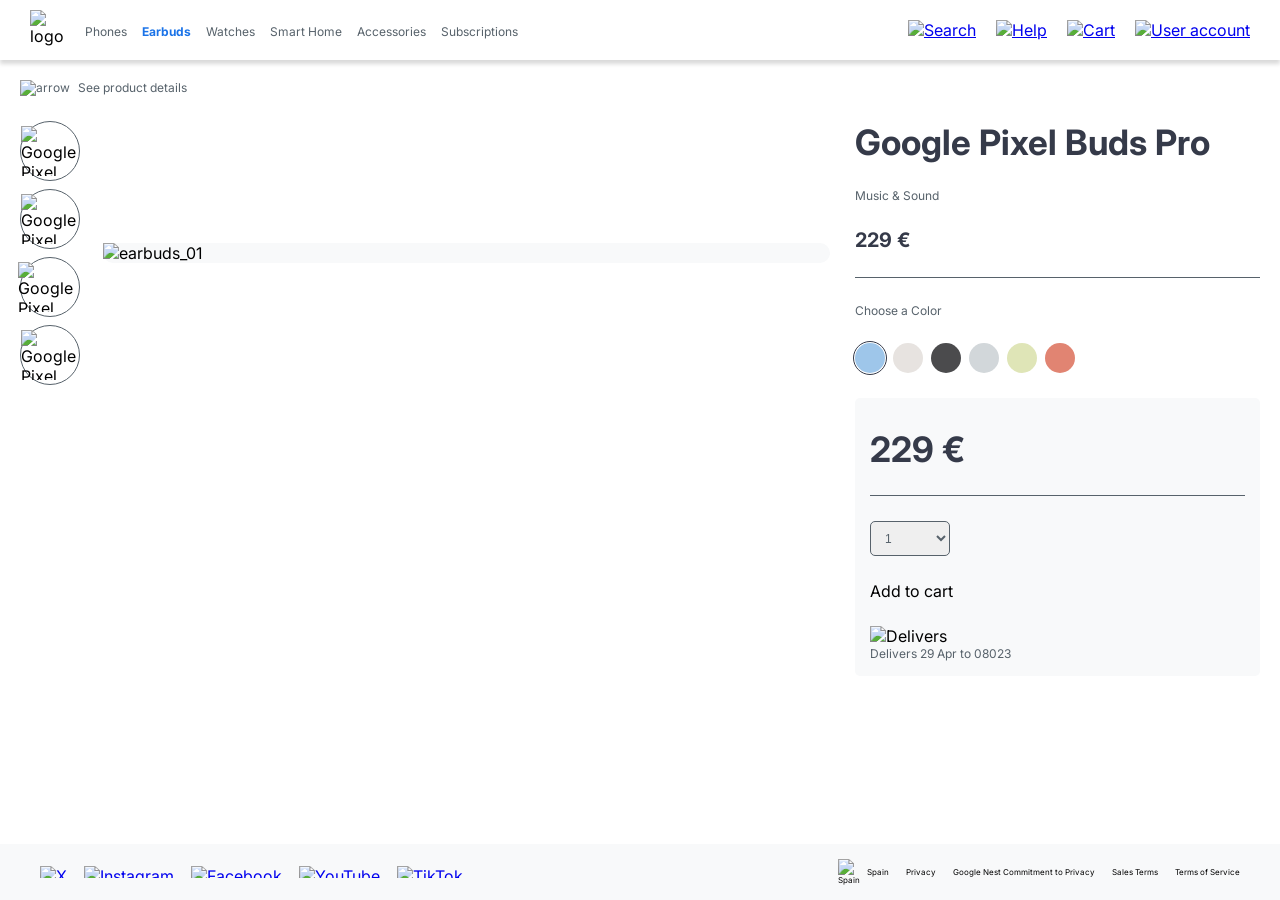
==== commit f2bdbecb: "añadi estilos" ====
--- a/index.html
+++ b/index.html
@@ -136,7 +136,7 @@
           <div class="purchase_details">
             <p class="price_purchase">229 €</p>
             <hr />
-            <div>
+            <div class="select_quantity">
               <select name="quantity" id="quantity">
                 <option value="1">1</option>
                 <option value="2">2</option>
--- a/styles/style.css
+++ b/styles/style.css
@@ -192,7 +192,8 @@
 
 .info_product,
 .description,
-.purchase, .purchase_details {
+.purchase,
+.purchase_details {
   display: flex;
   flex-direction: column;
   gap: 25px;
@@ -272,18 +273,40 @@
 .color-swatch:hover {
   outline: 1px solid var(--gray);
 }
+
 .purchase_details {
   padding: 30px 15px 15px;
   background-color: var(--gray-light);
   border-radius: 5px;
 }
 
-
 .price_purchase {
   font-size: var(--title-size);
   font-weight: var(--title-weight);
-color: var(--gray-dark);
-}
+  color: var(--gray-dark);
+}
+
+.select_quantity {
+  display: flex;
+  flex-direction: column;
+  gap: 25px;
+}
+select {
+width: 80px;
+height: 35px;
+padding: 0 10px;
+border-radius: 5px;
+border: 0.5px solid var(--gray);
+font-size: var(--text-size);
+color: var(--gray);
+cursor: pointer;
+}
+
+select:focus {
+  outline: none;
+  border-color: var(--gray-dark);
+}
+
 /* === FOOTER === */
 footer {
   display: flex;
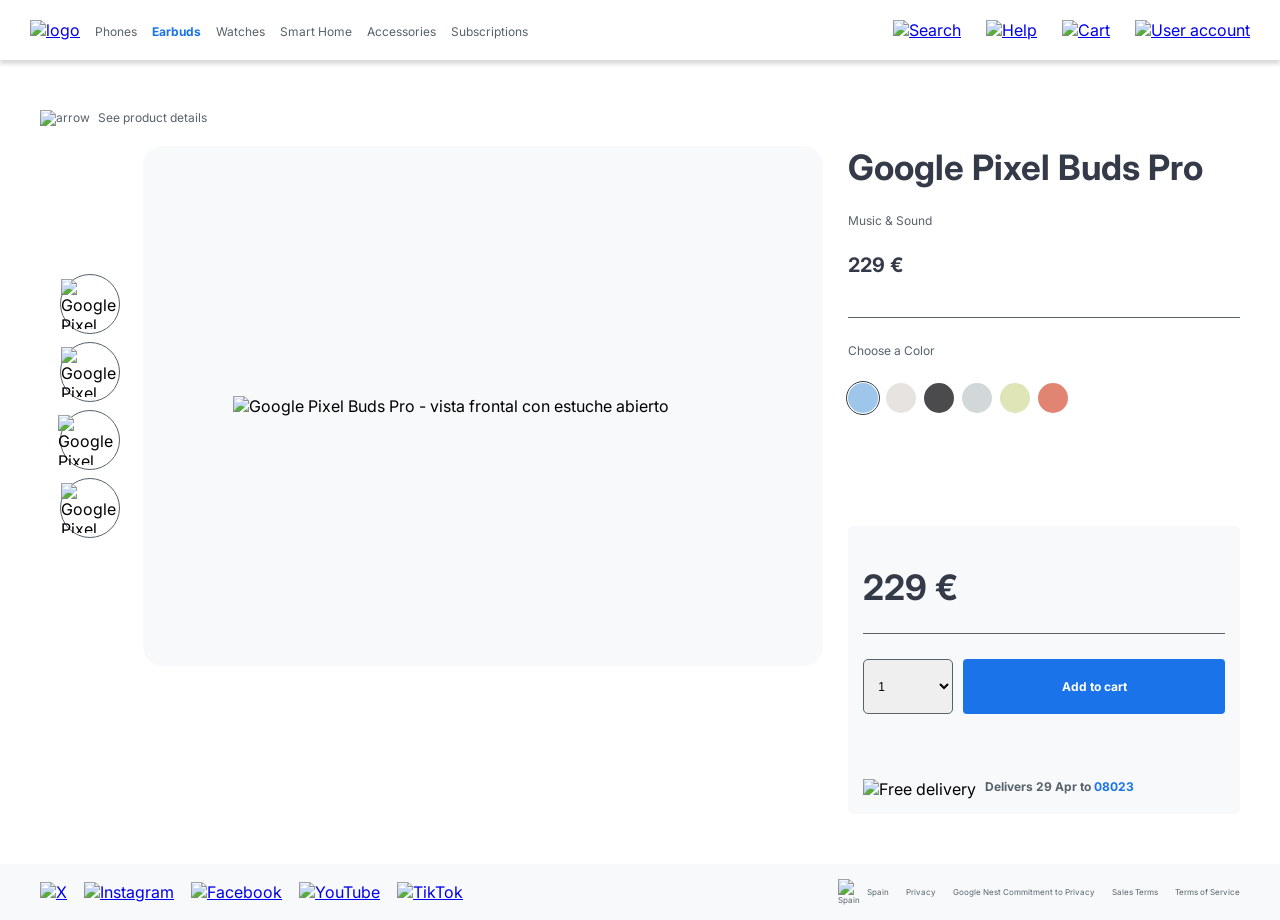
==== commit 117d1068: "feat: implement CSS-only image gallery switcher for earbuds product section" ====
--- a/index.html
+++ b/index.html
@@ -1,190 +1,230 @@
 <!doctype html>
 <html lang="en">
-
-<head>
-  <meta charset="UTF-8" />
-  <meta name="viewport" content="width=device-width, initial-scale=1.0" />
-  <title>Google Store</title>
-
-  <!-- Favicon -->
-  <link rel="icon" type="image/png" href="./img/google-logo.png" />
-
-  <!-- Stylesheet -->
-  <link rel="stylesheet" href="./styles/style.css" />
-
-  <!-- Google Fonts: preconnect improves load performance -->
-  <link rel="preconnect" href="https://fonts.googleapis.com" />
-  <link rel="preconnect" href="https://fonts.gstatic.com" crossorigin />
-  <link href="https://fonts.googleapis.com/css2?family=Inter:wght@400;700&display=swap" rel="stylesheet" />
-</head>
-
-<body>
-  <!-- ===================== NAVIGATION ===================== -->
-  <!-- Contains the logo, main nav links, and icon actions -->
-  <nav aria-label="Main navigation">
-    <!-- Logo + nav links grouped on the left -->
-    <div class="links_contain">
-      <img src="img/google-logo.png" alt="logo" />
-
-      <!-- Main nav links — hidden on mobile, visible on tablet+ (see CSS media query) -->
-      <!-- aria-current="page" marks the active page for accessibility and active link styling -->
-      <ul class="links">
-        <li><a href="#">Phones</a></li>
-        <li><a href="#" aria-current="page">Earbuds</a></li>
-        <li><a href="./pages/watches.html">Watches</a></li>
-        <li><a href="#">Smart Home</a></li>
-        <li><a href="#">Accessories</a></li>
-        <li><a href="#">Subscriptions</a></li>
+  <head>
+    <meta charset="UTF-8" />
+    <meta name="viewport" content="width=device-width, initial-scale=1.0" />
+    <meta
+      name="description"
+      content="Google Pixel Buds Pro — premium wireless earbuds with Active Noise Cancellation. Available in 6 colors. Shop on the Google Store."
+    />
+    <title>Google Store</title>
+    <link rel="icon" type="image/png" href="./img/google-logo.png" />
+    <link rel="stylesheet" href="./styles/style.css" />
+    <link rel="preconnect" href="https://fonts.googleapis.com" />
+    <link rel="preconnect" href="https://fonts.gstatic.com" crossorigin />
+    <link
+      href="https://fonts.googleapis.com/css2?family=Inter:wght@400;700&display=swap"
+      rel="stylesheet"
+    />
+  </head>
+
+  <body>
+    <!-- ===================== NAVIGATION ===================== -->
+    <nav aria-label="Main navigation">
+      <div class="links_contain">
+        <a href="./pages/watches.html"
+          ><img src="./img/google-logo.png" alt="logo"
+        /></a>
+
+        <ul class="links">
+          <li><a href="#">Phones</a></li>
+          <li>
+            <a href="./pages/earbuds.html" aria-current="page">Earbuds</a>
+          </li>
+          <li><a href="./pages/watches.html">Watches</a></li>
+          <li><a href="#">Smart Home</a></li>
+          <li><a href="#">Accessories</a></li>
+          <li><a href="#">Subscriptions</a></li>
+        </ul>
+      </div>
+
+      <ul class="icons">
+        <li>
+          <a href="#"><img src="./img/icons/Search.svg" alt="Search" /></a>
+        </li>
+        <li>
+          <a href="#"><img src="./img/icons/Help.svg" alt="Help" /></a>
+        </li>
+        <li>
+          <a href="#"><img src="./img/icons/Cart.svg" alt="Cart" /></a>
+        </li>
+        <li>
+          <a href="#"
+            ><img src="./img/icons/Avatar.svg" alt="User account"
+          /></a>
+        </li>
+        <li class="menu">
+          <a href="#"
+            ><img src="./img/icons/icons-menu.svg" alt="Open menu"
+          /></a>
+        </li>
       </ul>
-    </div>
-
-    <!-- Action icons on the right: search, help, cart, user account, and hamburger menu -->
-    <!-- The hamburger (.menu) is visible on mobile and hidden on tablet+ -->
-    <ul class="icons">
-      <li>
-        <a href="#"><img src="img/icons/Search.svg" alt="Search" /></a>
-      </li>
-      <li>
-        <a href="#"><img src="img/icons/Help.svg" alt="Help" /></a>
-      </li>
-      <li>
-        <a href="#"><img src="img/icons/Cart.svg" alt="Cart" /></a>
-      </li>
-      <li>
-        <a href="#"><img src="img/icons/Avatar.svg" alt="User account" /></a>
-      </li>
-      <li class="menu">
-        <a href="#"><img src="img/icons/icons-menu.svg" alt="Open menu" /></a>
-      </li>
-    </ul>
-  </nav>
-  <!-- END NAVIGATION -->
-
-  <!-- ===================== MAIN CONTENT ===================== -->
-  <main>
-    <!-- Back button to return to the product listing -->
-    <a href="../index.html" class="btn_back">
-      <img src="../img/icons/Arrow.svg" alt="arrow" />
-      See product details
-    </a>
-
-    <!-- Product detail section: gallery on the left, info on the right -->
-    <section>
-      <!-- Left column: product image gallery -->
-      <div>
-        <figure>
-          <!-- Thumbnail list for selecting a product image -->
-          <div class="thumbnails">
-            <div>
-              <img src="../img/earbuds/earbuds_01.png"
-                alt="Google Pixel Buds Pro - vista frontal con estuche abierto" />
+    </nav>
+
+    <!-- ===================== MAIN CONTENT ===================== -->
+    <main>
+      <a href="#" class="btn_back">
+        <img src="./img/icons/Arrow.svg" alt="arrow" />
+        See product details
+      </a>
+
+      <section>
+        <div>
+          <figure class="gallery">
+            <input type="radio" name="gallery" id="img1" checked />
+            <input type="radio" name="gallery" id="img2" />
+            <input type="radio" name="gallery" id="img3" />
+            <input type="radio" name="gallery" id="img4" />
+
+            <div class="thumbnails">
+              <label for="img1">
+                <img
+                  src="./img/earbuds/earbuds_01.png"
+                  alt="Google Pixel Buds Pro - vista frontal con estuche abierto"
+                />
+              </label>
+              <label for="img2">
+                <img
+                  src="./img/earbuds/earbuds_02.png"
+                  alt="Google Pixel Buds Pro - vista lateral"
+                />
+              </label>
+              <label for="img3">
+                <img
+                  src="./img/earbuds/earbuds_03.png"
+                  alt="Google Pixel Buds Pro - auricular derecho"
+                />
+              </label>
+              <label for="img4">
+                <img
+                  src="./img/earbuds/earbuds_04.png"
+                  alt="Google Pixel Buds Pro - estuche cerrado"
+                />
+              </label>
             </div>
-            <div>
-              <img src="../img/earbuds/earbuds_02.png" alt="Google Pixel Buds Pro - vista lateral" />
+
+            <div class="image">
+              <img
+                src="./img/earbuds/earbuds_01.png"
+                alt="Google Pixel Buds Pro - vista frontal con estuche abierto"
+              />
+              <img
+                src="./img/earbuds/earbuds_02.png"
+                alt="Google Pixel Buds Pro - vista lateral"
+              />
+              <img
+                src="./img/earbuds/earbuds_03.png"
+                alt="Google Pixel Buds Pro - auricular derecho"
+              />
+              <img
+                src="./img/earbuds/earbuds_04.png"
+                alt="Google Pixel Buds Pro - estuche cerrado"
+              />
             </div>
-            <div>
-              <img src="../img/earbuds/earbuds_03.png" alt="Google Pixel Buds Pro - auricular derecho" />
-            </div>
-            <div>
-              <img src="../img/earbuds/earbuds_04.png" alt="Google Pixel Buds Pro - estuche cerrado" />
+          </figure>
+        </div>
+
+        <div class="info_product">
+          <div class="description">
+            <h1>Google Pixel Buds Pro</h1>
+            <p>Music & Sound</p>
+            <p class="price_summary">229 €</p>
+            <hr />
+            <p id="color-label">Choose a Color</p>
+          </div>
+
+          <!-- Color selector and purchase actions -->
+          <div class="purchase">
+            <fieldset class="colors" aria-labelledby="color-label">
+              <input type="radio" name="color" id="color-blue" checked />
+              <label for="color-blue" class="color-swatch swatch-blue"></label>
+
+              <input type="radio" name="color" id="color-gray-light" />
+              <label
+                for="color-gray-light"
+                class="color-swatch swatch-gray-light"
+              ></label>
+
+              <input type="radio" name="color" id="color-dark" />
+              <label for="color-dark" class="color-swatch swatch-dark"></label>
+
+              <input type="radio" name="color" id="color-gray" />
+              <label for="color-gray" class="color-swatch swatch-gray"></label>
+
+              <input type="radio" name="color" id="color-green" />
+              <label
+                for="color-green"
+                class="color-swatch swatch-green"
+              ></label>
+
+              <input type="radio" name="color" id="color-red" />
+              <label for="color-red" class="color-swatch swatch-red"></label>
+            </fieldset>
+
+            <div class="purchase_details">
+              <p class="price_purchase">229 €</p>
+              <hr />
+              <div class="select_quantity">
+                <label for="quantity" class="sr-only">Quantity</label>
+                <select name="quantity" id="quantity">
+                  <option value="1">1</option>
+                  <option value="2">2</option>
+                  <option value="3">3</option>
+                  <option value="4">4</option>
+                  <option value="5">5</option>
+                </select>
+                <button>Add to cart</button>
+              </div>
+
+              <div class="delivery">
+                <img src="./img/icons/Delivery.svg" alt="Free delivery" />
+                <p>Delivers 29 Apr to <span>08023</span></p>
+              </div>
             </div>
           </div>
-
-          <!-- Main product image (updates when a thumbnail is selected) -->
-          <div class="image">
-            <img src="../img/earbuds/earbuds_01.png" alt="earbuds_01" />
+        </div>
+      </section>
+    </main>
+
+    <!-- ===================== FOOTER ===================== -->
+    <footer>
+      <div>
+        <!-- Social media links -->
+        <div class="social-icons">
+          <a href="#"
+            ><img src="./img/icons/SM-x.svg" alt="X" loading="lazy"
+          /></a>
+          <a href="#"
+            ><img
+              src="./img/icons/SM-instagram.svg"
+              alt="Instagram"
+              loading="lazy"
+          /></a>
+          <a href="#"
+            ><img
+              src="./img/icons/SM-facebook.svg"
+              alt="Facebook"
+              loading="lazy"
+          /></a>
+          <a href="#"
+            ><img src="./img/icons/SM-youtube.svg" alt="YouTube" loading="lazy"
+          /></a>
+          <a href="#"
+            ><img src="./img/icons/SM-tiktok.svg" alt="TikTok" loading="lazy"
+          /></a>
+        </div>
+
+        <!-- Legal links and country selector -->
+        <div class="footer-links">
+          <a href="#">Privacy</a>
+          <a href="#">Google Nest Commitment to Privacy</a>
+          <a href="#">Sales Terms</a>
+          <a href="#">Terms of Service</a>
+          <div class="country">
+            <img src="./img/icons/Spain.svg" alt="Spain" /> Spain
           </div>
-        </figure>
+        </div>
       </div>
-      <!-- END left column -->
-
-      <!-- Right column: product info, color picker, purchase options -->
-      <div class="info_product">
-        <!-- Product title, category and price summary -->
-        <div class="description">
-          <h1>Google Pixel Buds Pro</h1>
-          <p>Music & Sound</p>
-          <p class="price_summary">229 €</p>
-          <hr />
-          <p>Choose a Color</p>
-        </div>
-
-        <!-- Color selector and purchase actions -->
-        <div class="purchase">
-          <!-- Color swatches — each div represents a color option -->
-          <fieldset>
-            <input type="radio" name="color" id="color-blue" checked />
-            <label for="color-blue" class="color-swatch swatch-blue"></label>
-
-            <input type="radio" name="color" id="color-gray-light" />
-            <label for="color-gray-light" class="color-swatch swatch-gray-light"></label>
-
-            <input type="radio" name="color" id="color-dark" />
-            <label for="color-dark" class="color-swatch swatch-dark"></label>
-
-            <input type="radio" name="color" id="color-gray" />
-            <label for="color-gray" class="color-swatch swatch-gray"></label>
-
-            <input type="radio" name="color" id="color-green" />
-            <label for="color-green" class="color-swatch swatch-green"></label>
-
-            <input type="radio" name="color" id="color-red" />
-            <label for="color-red" class="color-swatch swatch-red"></label>
-          </fieldset>
-
-          <!-- Quantity selector, add to cart, and delivery info -->
-          <div class="purchase_details">
-            <p class="price_purchase">229 €</p>
-            <hr />
-            <div class="select_quantity">
-              <select name="quantity" id="quantity">
-                <option value="1">1</option>
-                <option value="2">2</option>
-                <option value="3">3</option>
-                <option value="4">4</option>
-                <option value="5">5</option>
-              </select>
-              <button>Add to cart</button>
-            </div>
-
-
-            <div class="delivery">
-              <img src="../img/icons/Delivery.svg" alt="Delivers" />
-              <p>Delivers 29 Apr to <span>08023</span></p>
-            </div>
-          </div>
-        </div>
-      </div>
-      <!-- END right column -->
-    </section>
-  </main>
-  <!-- END MAIN CONTENT -->
-
-  <!-- ===================== FOOTER ===================== -->
-  <footer>
-    <div>
-      <!-- Social media links -->
-      <div class="social-icons">
-        <a href="#"><img src="./img/icons/SM-x.svg" alt="X" /></a>
-        <a href="#"><img src="./img/icons/SM-instagram.svg" alt="Instagram" /></a>
-        <a href="#"><img src="./img/icons/SM-facebook.svg" alt="Facebook" /></a>
-        <a href="#"><img src="./img/icons/SM-youtube.svg" alt="YouTube" /></a>
-        <a href="#"><img src="./img/icons/SM-tiktok.svg" alt="TikTok" /></a>
-      </div>
-
-      <!-- Legal links and country selector -->
-      <div class="footer-links">
-        <a href="#">Privacy</a>
-        <a href="#">Google Nest Commitment to Privacy</a>
-        <a href="#">Sales Terms</a>
-        <a href="#">Terms of Service</a>
-        <div class="country">
-          <img src="./img/icons/Spain.svg" alt="Spain" /> Spain
-        </div>
-      </div>
-    </div>
-  </footer>
-  <!-- END FOOTER -->
-</body>
-
-</html>+    </footer>
+  </body>
+</html>
--- a/styles/style.css
+++ b/styles/style.css
@@ -1,3 +1,16 @@
+/* === ACCESSIBILITY UTILITIES === */
+.sr-only {
+  position: absolute;
+  width: 1px;
+  height: 1px;
+  padding: 0;
+  margin: -1px;
+  overflow: hidden;
+  clip: rect(0, 0, 0, 0);
+  white-space: nowrap;
+  border: 0;
+}
+
 /* === RESET === */
 * {
   margin: 0;
@@ -18,17 +31,15 @@
   --font-primary: "Inter", sans-serif;
 
   --title-size: 35px;
-  --title-weight: bold;
   --title-color: var(--gray-dark);
 
   --subtitle-size: 20px;
-  --subtitle-weight: bold;
 
   --text-size: 12px;
   --text-weight: normal;
   --text-color: var(--gray);
 
-  --text-bold-weight: bold;
+  --weight-bold: bold;
 
   --text-footer-size: 8px;
 }
@@ -41,24 +52,22 @@
   min-height: 100vh;
 }
 
+h1 {
+  font-size: var(--title-size);
+  font-weight: var(--weight-bold);
+  color: var(--title-color);
+}
+
+p {
+  font-size: var(--text-size);
+  color: var(--text-color);
+}
+
 button {
   all: unset;
   cursor: pointer;
 }
 
-h1 {
-  font-size: var(--title-size);
-  font-weight: var(--title-weight);
-  color: var(--gray-dark);
-}
-
-p {
-  font-size: var(--text-size);
-  font-weight: var(--text-weight);
-  color: var(--gray);
-}
-
-
 /* === NAVIGATION === */
 nav {
   display: flex;
@@ -78,7 +87,6 @@
 .links_contain img {
   width: 40px;
   height: 40px;
-  display: block;
 }
 
 /* Hidden on mobile, shown on tablet+ */
@@ -90,26 +98,25 @@
   text-decoration: none;
   color: var(--text-color);
   font-size: var(--text-size);
-  font-weight: var(--text-weight);
   transition: color 0.2s ease;
 }
 
 .links a:hover {
   color: var(--blue);
-  font-weight: bold;
+  font-weight: var(--weight-bold);
 }
 
 /* Active page link */
 .links a[aria-current="page"],
 .links a[aria-current="page"]:hover {
   color: var(--blue);
-  font-weight: bold;
+  font-weight: var(--weight-bold);
   cursor: default;
 }
 
 .icons {
   display: flex;
-  gap: 20px;
+  gap: 25px;
   list-style: none;
   height: 20px;
 }
@@ -124,90 +131,117 @@
   transform: scale(1.2);
 }
 
+.menu img {
+  filter: invert(29%) sepia(98%) saturate(1352%) hue-rotate(204deg)
+    brightness(98%) contrast(95%);
+}
+
 /* === MAIN CONTENT === */
 main {
   flex: 1;
   padding: 20px;
   display: flex;
   flex-direction: column;
-  gap: 25px;
-}
-
-.btn_back {
-  font-size: var(--text-size);
-  color: var(--text-color);
-  font-weight: var(--text-weight);
+  gap: 20px;
+  align-items: flex-start;
+}
+
+main > a {
   display: flex;
   gap: 8px;
   text-decoration: none;
-}
-
-/* === PRODUCT GALLERY === */
+  color: var(--text-color);
+  font-size: var(--text-size);
+  font-weight: var(--text-weight);
+}
+
 section {
+  display: flex;
+  flex-direction: column;
   gap: 25px;
-  display: flex;
-  flex-direction: column;
+  width: 100%;
 }
 
 figure {
-  display: flex;
-  align-items: center;
-  gap: 23px;
   width: 100%;
 }
 
 .thumbnails {
   display: none;
-  flex-direction: column;
-  gap: 8px;
-}
-
-.thumbnails div {
-  width: 60px;
-  height: 60px;
-  display: flex;
-  align-items: center;
-  justify-content: center;
-  border: 0.5px solid var(--gray);
-  border-radius: 50%;
-}
-
-.thumbnails img {
-  height: 50px;
 }
 
 .image {
   background-color: var(--gray-light);
   border-radius: 20px;
   width: 100%;
-  height: 100%;
-  display: flex;
-  align-items: center;
+  height: 350px;
+  display: flex;
   justify-content: center;
+  align-items: center;
+  padding: 30px;
 }
 
 .image img {
+  max-width: 100%;
+  max-height: 100%;
+  object-fit: contain;
+}
+
+/* ===== GALLERY (earbuds) ===== */
+.gallery input[type="radio"] {
+  display: none;
+}
+
+.gallery .image img {
+  display: none;
+  max-width: 100%;
+  max-height: 100%;
+  object-fit: contain;
+}
+
+#img1:checked ~ .image img:nth-child(1),
+#img2:checked ~ .image img:nth-child(2),
+#img3:checked ~ .image img:nth-child(3),
+#img4:checked ~ .image img:nth-child(4) {
+  display: block;
+}
+
+#img1:checked ~ .thumbnails label:nth-child(1),
+#img2:checked ~ .thumbnails label:nth-child(2),
+#img3:checked ~ .thumbnails label:nth-child(3),
+#img4:checked ~ .thumbnails label:nth-child(4) {
+  outline: 2px solid var(--primary-color);
+  border-radius: 50%;
+}
+
+.thumbnails label {
+  cursor: pointer;
+}
+
+.info_product,
+.description {
+  display: flex;
+  flex-direction: column;
+  gap: 25px;
+}
+
+.price_summary {
+  color: var(--title-color);
+  font-weight: var(--weight-bold);
+  font-size: var(--subtitle-size);
+  margin-bottom: 15px;
+}
+
+hr {
   width: 100%;
-}
-
-.info_product,
-.description,
-.purchase,
-.purchase_details {
+  border: none;
+  border-top: 1px solid var(--gray);
+}
+
+.purchase {
   display: flex;
   flex-direction: column;
   gap: 25px;
-}
-
-.price_summary {
-  font-size: var(--subtitle-size);
-  font-weight: var(--subtitle-weight);
-  color: var(--gray-dark);
-}
-
-hr {
-  border: none;
-  border-bottom: 1px solid var(--gray);
 }
 
 fieldset {
@@ -243,29 +277,24 @@
 .swatch-blue {
   background-color: #9ec6ea;
 }
-
 .swatch-gray-light {
   background-color: #e7e3e0;
 }
-
 .swatch-dark {
   background-color: #4b4b4d;
 }
-
 .swatch-gray {
   background-color: #d2d7da;
 }
-
 .swatch-green {
   background-color: #dfe5b7;
 }
-
 .swatch-red {
   background-color: #e18472;
 }
 
 /* The selection shows an outline. */
-fieldset input[type="radio"]:checked+.color-swatch {
+.colors input[type="radio"]:checked + .color-swatch {
   outline: 1px solid var(--gray-dark);
 }
 
@@ -275,15 +304,19 @@
 }
 
 .purchase_details {
-  padding: 30px 15px 15px;
+  display: flex;
+  flex-direction: column;
+  gap: 25px;
   background-color: var(--gray-light);
   border-radius: 5px;
+  padding: 30px 15px 15px;
+  width: 100%;
 }
 
 .price_purchase {
+  color: var(--title-color);
+  font-weight: var(--weight-bold);
   font-size: var(--title-size);
-  font-weight: var(--title-weight);
-  color: var(--gray-dark);
 }
 
 .select_quantity {
@@ -291,20 +324,55 @@
   flex-direction: column;
   gap: 25px;
 }
+
 select {
-width: 80px;
-height: 35px;
-padding: 0 10px;
-border-radius: 5px;
-border: 0.5px solid var(--gray);
-font-size: var(--text-size);
-color: var(--gray);
-cursor: pointer;
-}
-
-select:focus {
-  outline: none;
+  width: 80px;
+  height: 35px;
+  padding: 0 10px;
+  border: 0.5px solid var(--gray);
+  border-radius: 5px;
+  font-size: var(--text-size);
+  cursor: pointer;
+}
+
+select:focus-visible {
+  outline: 1px solid var(--gray-light);
+  outline-offset: 2px;
   border-color: var(--gray-dark);
+}
+
+.purchase_details button {
+  flex: 1;
+  padding: 20px 0;
+  background-color: var(--blue);
+  text-align: center;
+  color: var(--white);
+  font-size: var(--text-size);
+  font-weight: var(--weight-bold);
+  border-radius: 4px;
+  transition: opacity 0.2s ease;
+}
+
+.purchase_details button:hover {
+  opacity: 0.85;
+}
+
+.purchase_details button:focus-visible {
+  outline: 2px solid var(--blue);
+  outline-offset: 3px;
+}
+
+.delivery {
+  display: flex;
+  gap: 9px;
+}
+
+.delivery p {
+  font-weight: var(--weight-bold);
+}
+
+.delivery span {
+  color: var(--blue);
 }
 
 /* === FOOTER === */
@@ -312,11 +380,11 @@
   display: flex;
   justify-content: center;
   padding: 15px 20px;
-  color: var(--text-footer-color);
+  color: var(--text-color);
   background-color: var(--gray-light);
 }
 
-footer>div {
+footer > div {
   display: flex;
   flex-direction: column;
   gap: 20px;
@@ -332,7 +400,6 @@
 
 .social-icons img {
   height: 22px;
-  display: block;
 }
 
 /* Footer links & country selector */
@@ -345,7 +412,7 @@
 
 .footer-links a {
   text-decoration: none;
-  color: var(--text-footer-color);
+  color: var(--text-color);
   font-size: var(--text-footer-size);
 }
 
@@ -373,7 +440,21 @@
     display: none;
   }
 
-  footer>div {
+  .image {
+    height: 400px;
+  }
+
+  .purchase {
+    flex-direction: row;
+    gap: 23px;
+    align-items: start;
+  }
+
+  .purchase_details {
+    padding: 40px 15px 15px;
+  }
+
+  footer > div {
     flex-direction: row;
     align-items: center;
     justify-content: space-between;
@@ -397,16 +478,74 @@
 
 /* === DESKTOP (min-width: 1024px) === */
 @media only screen and (min-width: 1024px) {
+  main {
+    align-items: normal;
+    padding: 50px 40px;
+  }
+
   section {
     display: grid;
     grid-template-columns: 2fr 1fr;
   }
 
+  figure {
+    display: flex;
+    align-items: center;
+    gap: 23px;
+    height: 520px;
+    padding-left: 20px;
+  }
+
   .thumbnails {
     display: flex;
-  }
-
-  footer>div {
+    flex-direction: column;
+    gap: 8px;
+  }
+
+  .thumbnails label {
+    width: 60px;
+    height: 60px;
+    display: flex;
+    align-items: center;
+    justify-content: center;
+    border: 0.5px solid var(--gray);
+    border-radius: 50%;
+  }
+
+  .thumbnails img {
+    height: 50px;
+  }
+
+  .purchase {
+    flex-direction: column;
+  }
+
+  .colors {
+    min-height: 120px;
+    align-items: flex-start;
+  }
+
+  .image {
+    height: 100%;
+  }
+
+  .image img {
+    width: 500px;
+  }
+
+  .select_quantity {
+    flex-direction: row;
+    align-items: stretch;
+    gap: 10px;
+    margin-bottom: 40px;
+  }
+
+  select {
+    height: 100%;
+    width: 90px;
+  }
+
+  footer > div {
     max-width: 1200px;
   }
-}+}
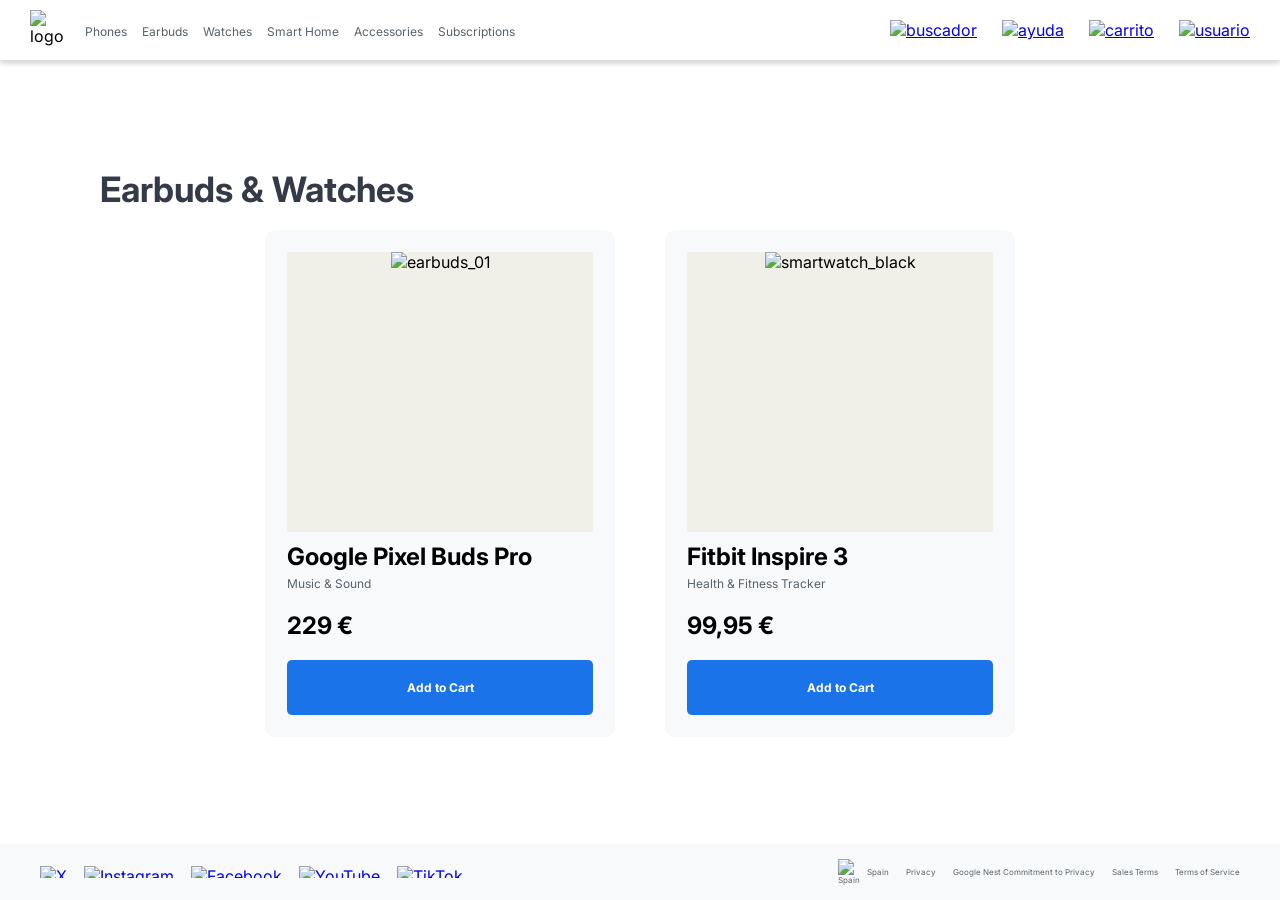
==== commit f31bac01: "feat: add cart badge UI, JS interactivity for product cards and earbuds thumbnails, and link app/pag" ====
--- a/index.html
+++ b/index.html
@@ -3,13 +3,15 @@
   <head>
     <meta charset="UTF-8" />
     <meta name="viewport" content="width=device-width, initial-scale=1.0" />
-    <meta
-      name="description"
-      content="Google Pixel Buds Pro — premium wireless earbuds with Active Noise Cancellation. Available in 6 colors. Shop on the Google Store."
-    />
     <title>Google Store</title>
+
+    <!-- Favicon -->
     <link rel="icon" type="image/png" href="./img/google-logo.png" />
+
+    <!-- Stylesheet -->
     <link rel="stylesheet" href="./styles/style.css" />
+
+    <!-- Google Fonts: preconnect improves load performance -->
     <link rel="preconnect" href="https://fonts.googleapis.com" />
     <link rel="preconnect" href="https://fonts.gstatic.com" crossorigin />
     <link
@@ -20,170 +22,71 @@
 
   <body>
     <!-- ===================== NAVIGATION ===================== -->
-    <nav aria-label="Main navigation">
+    <nav>
       <div class="links_contain">
-        <a href="./pages/watches.html"
-          ><img src="./img/google-logo.png" alt="logo"
-        /></a>
-
+        <img src="img/google-logo.png" alt="logo" />
         <ul class="links">
           <li><a href="#">Phones</a></li>
-          <li>
-            <a href="./pages/earbuds.html" aria-current="page">Earbuds</a>
-          </li>
+          <li><a href="./pages/earbuds.html">Earbuds</a></li>
           <li><a href="./pages/watches.html">Watches</a></li>
           <li><a href="#">Smart Home</a></li>
           <li><a href="#">Accessories</a></li>
           <li><a href="#">Subscriptions</a></li>
         </ul>
       </div>
-
       <ul class="icons">
         <li>
-          <a href="#"><img src="./img/icons/Search.svg" alt="Search" /></a>
+          <a href="#"><img src="img/icons/Search.svg" alt="buscador" /></a>
         </li>
         <li>
-          <a href="#"><img src="./img/icons/Help.svg" alt="Help" /></a>
+          <a href="#"><img src="img/icons/Help.svg" alt="ayuda" /></a>
+        </li>
+        <li class="cart-icon">
+          <a href="#"><img src="img/icons/Cart.svg" alt="carrito" /></a>
         </li>
         <li>
-          <a href="#"><img src="./img/icons/Cart.svg" alt="Cart" /></a>
-        </li>
-        <li>
-          <a href="#"
-            ><img src="./img/icons/Avatar.svg" alt="User account"
-          /></a>
+          <a href="#"><img src="img/icons/Avatar.svg" alt="usuario" /></a>
         </li>
         <li class="menu">
-          <a href="#"
-            ><img src="./img/icons/icons-menu.svg" alt="Open menu"
-          /></a>
+          <a href="#"><img src="img/icons/icons-menu.svg" alt="usuario" /></a>
         </li>
       </ul>
     </nav>
 
     <!-- ===================== MAIN CONTENT ===================== -->
     <main>
-      <a href="#" class="btn_back">
-        <img src="./img/icons/Arrow.svg" alt="arrow" />
-        See product details
-      </a>
-
-      <section>
-        <div>
-          <figure class="gallery">
-            <input type="radio" name="gallery" id="img1" checked />
-            <input type="radio" name="gallery" id="img2" />
-            <input type="radio" name="gallery" id="img3" />
-            <input type="radio" name="gallery" id="img4" />
-
-            <div class="thumbnails">
-              <label for="img1">
-                <img
-                  src="./img/earbuds/earbuds_01.png"
-                  alt="Google Pixel Buds Pro - vista frontal con estuche abierto"
-                />
-              </label>
-              <label for="img2">
-                <img
-                  src="./img/earbuds/earbuds_02.png"
-                  alt="Google Pixel Buds Pro - vista lateral"
-                />
-              </label>
-              <label for="img3">
-                <img
-                  src="./img/earbuds/earbuds_03.png"
-                  alt="Google Pixel Buds Pro - auricular derecho"
-                />
-              </label>
-              <label for="img4">
-                <img
-                  src="./img/earbuds/earbuds_04.png"
-                  alt="Google Pixel Buds Pro - estuche cerrado"
-                />
-              </label>
+      <h1>Earbuds & Watches</h1>
+      <div class="card_container">
+        <article data-href="./pages/earbuds.html">
+          <div class="img_container">
+            <img src="./img/earbuds/earbuds_01.png" alt="earbuds_01" />
+          </div>
+          <div class="info_container">
+            <div class="info">
+              <h2>Google Pixel Buds Pro</h2>
+              <p>Music & Sound</p>
             </div>
-
-            <div class="image">
-              <img
-                src="./img/earbuds/earbuds_01.png"
-                alt="Google Pixel Buds Pro - vista frontal con estuche abierto"
-              />
-              <img
-                src="./img/earbuds/earbuds_02.png"
-                alt="Google Pixel Buds Pro - vista lateral"
-              />
-              <img
-                src="./img/earbuds/earbuds_03.png"
-                alt="Google Pixel Buds Pro - auricular derecho"
-              />
-              <img
-                src="./img/earbuds/earbuds_04.png"
-                alt="Google Pixel Buds Pro - estuche cerrado"
-              />
+            <h2>229 €</h2>
+            <button class="add_to_cart">Add to Cart</button>
+          </div>
+        </article>
+        <article data-href="./pages/watches.html">
+          <div class="img_container">
+            <img
+              src="./img/smartwatch/smartwatch_black.png"
+              alt="smartwatch_black"
+            />
+          </div>
+          <div class="info_container">
+            <div class="info">
+              <h2>Fitbit Inspire 3</h2>
+              <p>Health & Fitness Tracker</p>
             </div>
-          </figure>
-        </div>
-
-        <div class="info_product">
-          <div class="description">
-            <h1>Google Pixel Buds Pro</h1>
-            <p>Music & Sound</p>
-            <p class="price_summary">229 €</p>
-            <hr />
-            <p id="color-label">Choose a Color</p>
+            <h2>99,95 €</h2>
+            <button class="add_to_cart">Add to Cart</button>
           </div>
-
-          <!-- Color selector and purchase actions -->
-          <div class="purchase">
-            <fieldset class="colors" aria-labelledby="color-label">
-              <input type="radio" name="color" id="color-blue" checked />
-              <label for="color-blue" class="color-swatch swatch-blue"></label>
-
-              <input type="radio" name="color" id="color-gray-light" />
-              <label
-                for="color-gray-light"
-                class="color-swatch swatch-gray-light"
-              ></label>
-
-              <input type="radio" name="color" id="color-dark" />
-              <label for="color-dark" class="color-swatch swatch-dark"></label>
-
-              <input type="radio" name="color" id="color-gray" />
-              <label for="color-gray" class="color-swatch swatch-gray"></label>
-
-              <input type="radio" name="color" id="color-green" />
-              <label
-                for="color-green"
-                class="color-swatch swatch-green"
-              ></label>
-
-              <input type="radio" name="color" id="color-red" />
-              <label for="color-red" class="color-swatch swatch-red"></label>
-            </fieldset>
-
-            <div class="purchase_details">
-              <p class="price_purchase">229 €</p>
-              <hr />
-              <div class="select_quantity">
-                <label for="quantity" class="sr-only">Quantity</label>
-                <select name="quantity" id="quantity">
-                  <option value="1">1</option>
-                  <option value="2">2</option>
-                  <option value="3">3</option>
-                  <option value="4">4</option>
-                  <option value="5">5</option>
-                </select>
-                <button>Add to cart</button>
-              </div>
-
-              <div class="delivery">
-                <img src="./img/icons/Delivery.svg" alt="Free delivery" />
-                <p>Delivers 29 Apr to <span>08023</span></p>
-              </div>
-            </div>
-          </div>
-        </div>
-      </section>
+        </article>
+      </div>
     </main>
 
     <!-- ===================== FOOTER ===================== -->
@@ -191,27 +94,15 @@
       <div>
         <!-- Social media links -->
         <div class="social-icons">
+          <a href="#"><img src="./img/icons/SM-x.svg" alt="X" /></a>
           <a href="#"
-            ><img src="./img/icons/SM-x.svg" alt="X" loading="lazy"
+            ><img src="./img/icons/SM-instagram.svg" alt="Instagram"
           /></a>
           <a href="#"
-            ><img
-              src="./img/icons/SM-instagram.svg"
-              alt="Instagram"
-              loading="lazy"
+            ><img src="./img/icons/SM-facebook.svg" alt="Facebook"
           /></a>
-          <a href="#"
-            ><img
-              src="./img/icons/SM-facebook.svg"
-              alt="Facebook"
-              loading="lazy"
-          /></a>
-          <a href="#"
-            ><img src="./img/icons/SM-youtube.svg" alt="YouTube" loading="lazy"
-          /></a>
-          <a href="#"
-            ><img src="./img/icons/SM-tiktok.svg" alt="TikTok" loading="lazy"
-          /></a>
+          <a href="#"><img src="./img/icons/SM-youtube.svg" alt="YouTube" /></a>
+          <a href="#"><img src="./img/icons/SM-tiktok.svg" alt="TikTok" /></a>
         </div>
 
         <!-- Legal links and country selector -->
@@ -226,5 +117,6 @@
         </div>
       </div>
     </footer>
+  <script src="./app.js" defer></script>
   </body>
 </html>
--- a/styles/style.css
+++ b/styles/style.css
@@ -1,17 +1,3 @@
-/* === ACCESSIBILITY UTILITIES === */
-.sr-only {
-  position: absolute;
-  width: 1px;
-  height: 1px;
-  padding: 0;
-  margin: -1px;
-  overflow: hidden;
-  clip: rect(0, 0, 0, 0);
-  white-space: nowrap;
-  border: 0;
-}
-
-/* === RESET === */
 * {
   margin: 0;
   padding: 0;
@@ -26,6 +12,7 @@
   --gray: #57626b;
   --gray-dark: #353a49;
   --blue: #1a73e8;
+  --beige: #f1f0e8;
 
   /* Typography */
   --font-primary: "Inter", sans-serif;
@@ -44,7 +31,6 @@
   --text-footer-size: 8px;
 }
 
-/* === BASE STYLES === */
 body {
   font-family: var(--font-primary);
   display: flex;
@@ -60,6 +46,7 @@
 
 p {
   font-size: var(--text-size);
+  font-weight: var(--text-weight);
   color: var(--text-color);
 }
 
@@ -87,6 +74,7 @@
 .links_contain img {
   width: 40px;
   height: 40px;
+  display: block;
 }
 
 /* Hidden on mobile, shown on tablet+ */
@@ -98,6 +86,7 @@
   text-decoration: none;
   color: var(--text-color);
   font-size: var(--text-size);
+  font-weight: var(--text-weight);
   transition: color 0.2s ease;
 }
 
@@ -136,243 +125,106 @@
     brightness(98%) contrast(95%);
 }
 
-/* === MAIN CONTENT === */
 main {
   flex: 1;
+  padding: 20px 30px;
+  display: flex;
+  flex-direction: column;
+  justify-content: center;
+  align-items: center;
+  gap: 20px;
+}
+
+article {
+  display: flex;
+  flex-direction: column;
+  gap: 10px;
+  align-items: center;
+  width: 350px;
+  background-color: var(--gray-light);
+  border-radius: 10px;
   padding: 20px;
+  border: 2px solid transparent;
+  cursor: pointer;
+  transition:
+    transform 0.2s ease,
+    border-color 0.2s ease,
+    box-shadow 0.2s ease;
+}
+
+article:hover {
+  transform: scale(1.02);
+  border-color: var(--blue);
+  box-shadow: 0 6px 20px rgba(26, 115, 232, 0.3);
+}
+
+.card_container {
   display: flex;
   flex-direction: column;
   gap: 20px;
-  align-items: flex-start;
-}
-
-main > a {
-  display: flex;
-  gap: 8px;
-  text-decoration: none;
-  color: var(--text-color);
-  font-size: var(--text-size);
-  font-weight: var(--text-weight);
-}
-
-section {
-  display: flex;
-  flex-direction: column;
-  gap: 25px;
+}
+
+.img_container {
   width: 100%;
-}
-
-figure {
+  display: flex;
+  justify-content: center;
+  height: 280px;
+  background-color: var(--beige);
+}
+
+.info_container {
+  display: flex;
+  flex-direction: column;
+  justify-content: center;
+  gap: 20px;
   width: 100%;
 }
 
-.thumbnails {
-  display: none;
-}
-
-.image {
-  background-color: var(--gray-light);
-  border-radius: 20px;
-  width: 100%;
-  height: 350px;
-  display: flex;
-  justify-content: center;
-  align-items: center;
-  padding: 30px;
-}
-
-.image img {
-  max-width: 100%;
-  max-height: 100%;
-  object-fit: contain;
-}
-
-/* ===== GALLERY (earbuds) ===== */
-.gallery input[type="radio"] {
-  display: none;
-}
-
-.gallery .image img {
-  display: none;
-  max-width: 100%;
-  max-height: 100%;
-  object-fit: contain;
-}
-
-#img1:checked ~ .image img:nth-child(1),
-#img2:checked ~ .image img:nth-child(2),
-#img3:checked ~ .image img:nth-child(3),
-#img4:checked ~ .image img:nth-child(4) {
-  display: block;
-}
-
-#img1:checked ~ .thumbnails label:nth-child(1),
-#img2:checked ~ .thumbnails label:nth-child(2),
-#img3:checked ~ .thumbnails label:nth-child(3),
-#img4:checked ~ .thumbnails label:nth-child(4) {
-  outline: 2px solid var(--primary-color);
-  border-radius: 50%;
-}
-
-.thumbnails label {
-  cursor: pointer;
-}
-
-.info_product,
-.description {
-  display: flex;
-  flex-direction: column;
-  gap: 25px;
-}
-
-.price_summary {
-  color: var(--title-color);
-  font-weight: var(--weight-bold);
-  font-size: var(--subtitle-size);
-  margin-bottom: 15px;
-}
-
-hr {
-  width: 100%;
-  border: none;
-  border-top: 1px solid var(--gray);
-}
-
-.purchase {
-  display: flex;
-  flex-direction: column;
-  gap: 25px;
-}
-
-fieldset {
-  display: flex;
-  gap: 8px;
-  align-items: center;
-  border: none;
-}
-
-/* Hide radio inputs */
-fieldset input[type="radio"] {
-  appearance: none;
-  -webkit-appearance: none;
-  width: 0;
-  height: 0;
-  margin: 0;
-  position: absolute;
-}
-
-/* Base style of each circle */
-.color-swatch {
-  display: block;
-  width: 30px;
-  height: 30px;
-  border-radius: 50%;
-  cursor: pointer;
-  outline: 1px solid transparent;
-  outline-offset: 1px;
-  transition: outline 0.1s ease;
-}
-
-/* Colors */
-.swatch-blue {
-  background-color: #9ec6ea;
-}
-.swatch-gray-light {
-  background-color: #e7e3e0;
-}
-.swatch-dark {
-  background-color: #4b4b4d;
-}
-.swatch-gray {
-  background-color: #d2d7da;
-}
-.swatch-green {
-  background-color: #dfe5b7;
-}
-.swatch-red {
-  background-color: #e18472;
-}
-
-/* The selection shows an outline. */
-.colors input[type="radio"]:checked + .color-swatch {
-  outline: 1px solid var(--gray-dark);
-}
-
-/* Hover over the unselected ones */
-.color-swatch:hover {
-  outline: 1px solid var(--gray);
-}
-
-.purchase_details {
-  display: flex;
-  flex-direction: column;
-  gap: 25px;
-  background-color: var(--gray-light);
+.info {
+  display: flex;
+  flex-direction: column;
+  gap: 5px;
+}
+
+.add_to_cart {
+  background-color: var(--blue);
+  color: var(--white);
+  padding: 20px 50px;
   border-radius: 5px;
-  padding: 30px 15px 15px;
-  width: 100%;
-}
-
-.price_purchase {
-  color: var(--title-color);
-  font-weight: var(--weight-bold);
-  font-size: var(--title-size);
-}
-
-.select_quantity {
-  display: flex;
-  flex-direction: column;
-  gap: 25px;
-}
-
-select {
-  width: 80px;
-  height: 35px;
-  padding: 0 10px;
-  border: 0.5px solid var(--gray);
-  border-radius: 5px;
-  font-size: var(--text-size);
-  cursor: pointer;
-}
-
-select:focus-visible {
-  outline: 1px solid var(--gray-light);
-  outline-offset: 2px;
-  border-color: var(--gray-dark);
-}
-
-.purchase_details button {
-  flex: 1;
-  padding: 20px 0;
-  background-color: var(--blue);
-  text-align: center;
-  color: var(--white);
+  display: flex;
+  justify-content: center;
+  align-items: center;
   font-size: var(--text-size);
   font-weight: var(--weight-bold);
-  border-radius: 4px;
-  transition: opacity 0.2s ease;
-}
-
-.purchase_details button:hover {
+  text-decoration: none;
+  width: 100%;
+  box-sizing: border-box;
+  font-family: var(--font-primary);
+}
+
+.add_to_cart:hover {
   opacity: 0.85;
 }
 
-.purchase_details button:focus-visible {
-  outline: 2px solid var(--blue);
-  outline-offset: 3px;
-}
-
-.delivery {
-  display: flex;
-  gap: 9px;
-}
-
-.delivery p {
-  font-weight: var(--weight-bold);
-}
-
-.delivery span {
-  color: var(--blue);
+.cart-icon {
+  position: relative;
+}
+
+.cart-badge {
+  display: none;
+  position: absolute;
+  top: -8px;
+  right: -8px;
+  background-color: var(--blue);
+  color: var(--white);
+  font-size: 10px;
+  font-weight: bold;
+  min-width: 18px;
+  height: 18px;
+  border-radius: 50%;
+  align-items: center;
+  justify-content: center;
+  padding: 0 3px;
 }
 
 /* === FOOTER === */
@@ -400,6 +252,7 @@
 
 .social-icons img {
   height: 22px;
+  display: block;
 }
 
 /* Footer links & country selector */
@@ -427,7 +280,7 @@
   width: 24px;
 }
 
-/* === TABLET (min-width: 768px) === */
+/* === TABLET === */
 @media only screen and (min-width: 768px) {
   .links {
     display: flex;
@@ -440,18 +293,15 @@
     display: none;
   }
 
-  .image {
-    height: 400px;
-  }
-
-  .purchase {
+  main {
+    align-items: normal;
+    padding: 30px;
+  }
+
+  .card_container {
     flex-direction: row;
-    gap: 23px;
-    align-items: start;
-  }
-
-  .purchase_details {
-    padding: 40px 15px 15px;
+    align-items: center;
+    justify-content: space-evenly;
   }
 
   footer > div {
@@ -476,73 +326,15 @@
   }
 }
 
-/* === DESKTOP (min-width: 1024px) === */
+/* === DESKTOP === */
 @media only screen and (min-width: 1024px) {
   main {
-    align-items: normal;
-    padding: 50px 40px;
-  }
-
-  section {
-    display: grid;
-    grid-template-columns: 2fr 1fr;
-  }
-
-  figure {
-    display: flex;
-    align-items: center;
-    gap: 23px;
-    height: 520px;
-    padding-left: 20px;
-  }
-
-  .thumbnails {
-    display: flex;
-    flex-direction: column;
-    gap: 8px;
-  }
-
-  .thumbnails label {
-    width: 60px;
-    height: 60px;
-    display: flex;
-    align-items: center;
+    padding: 30px 100px;
+  }
+
+  .card_container {
+    gap: 50px;
     justify-content: center;
-    border: 0.5px solid var(--gray);
-    border-radius: 50%;
-  }
-
-  .thumbnails img {
-    height: 50px;
-  }
-
-  .purchase {
-    flex-direction: column;
-  }
-
-  .colors {
-    min-height: 120px;
-    align-items: flex-start;
-  }
-
-  .image {
-    height: 100%;
-  }
-
-  .image img {
-    width: 500px;
-  }
-
-  .select_quantity {
-    flex-direction: row;
-    align-items: stretch;
-    gap: 10px;
-    margin-bottom: 40px;
-  }
-
-  select {
-    height: 100%;
-    width: 90px;
   }
 
   footer > div {
